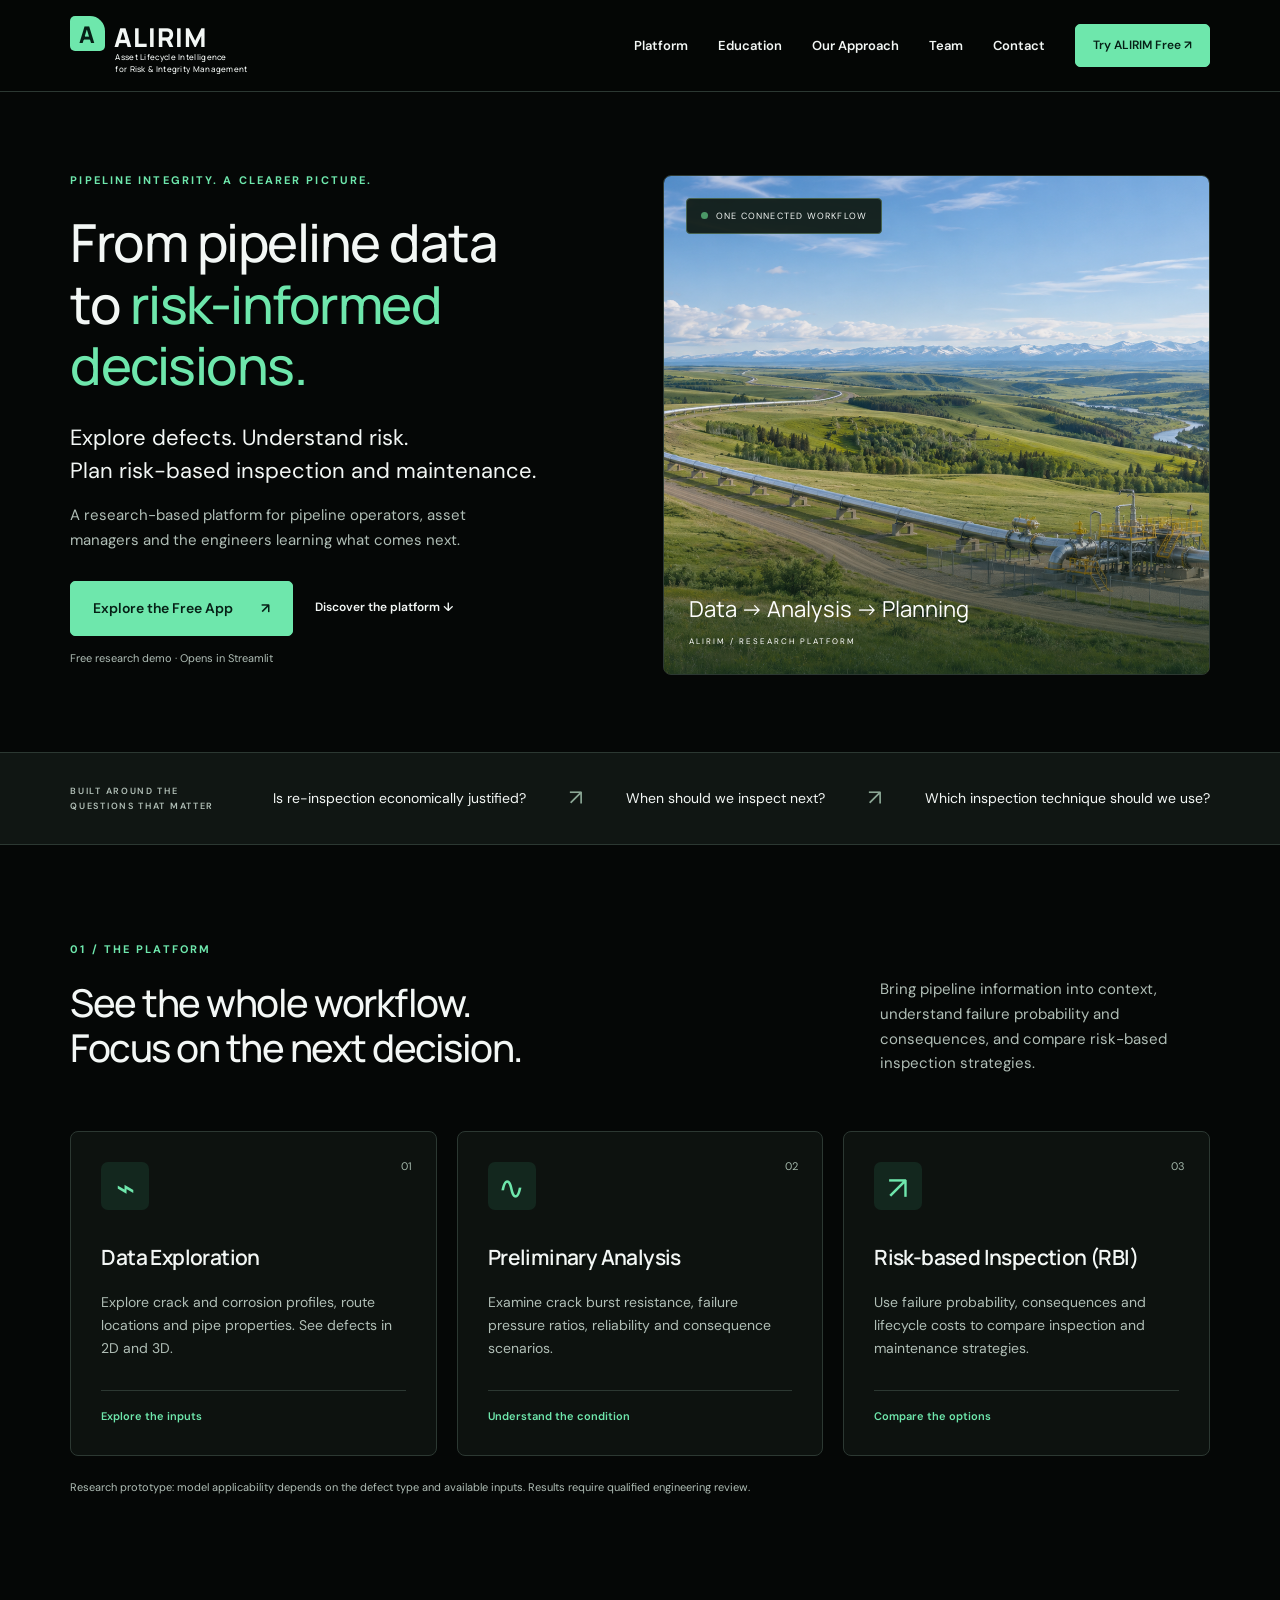
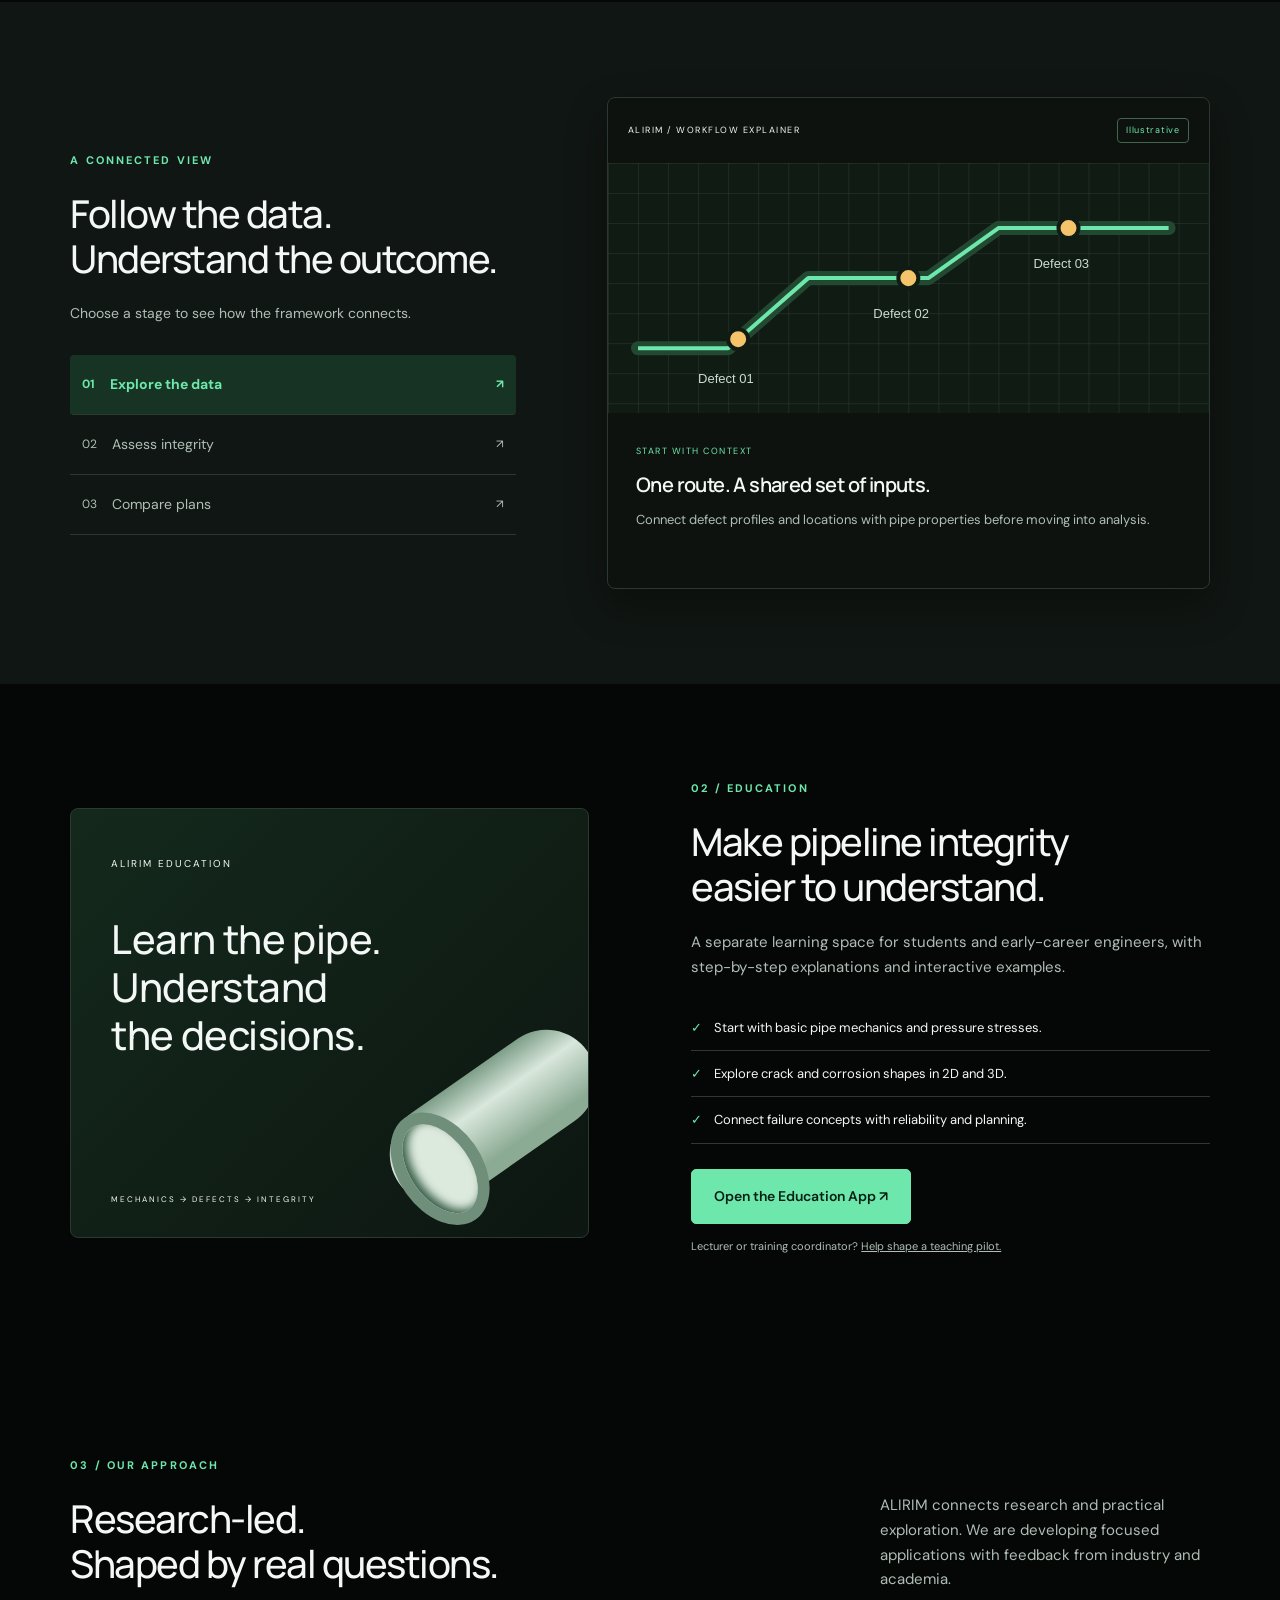
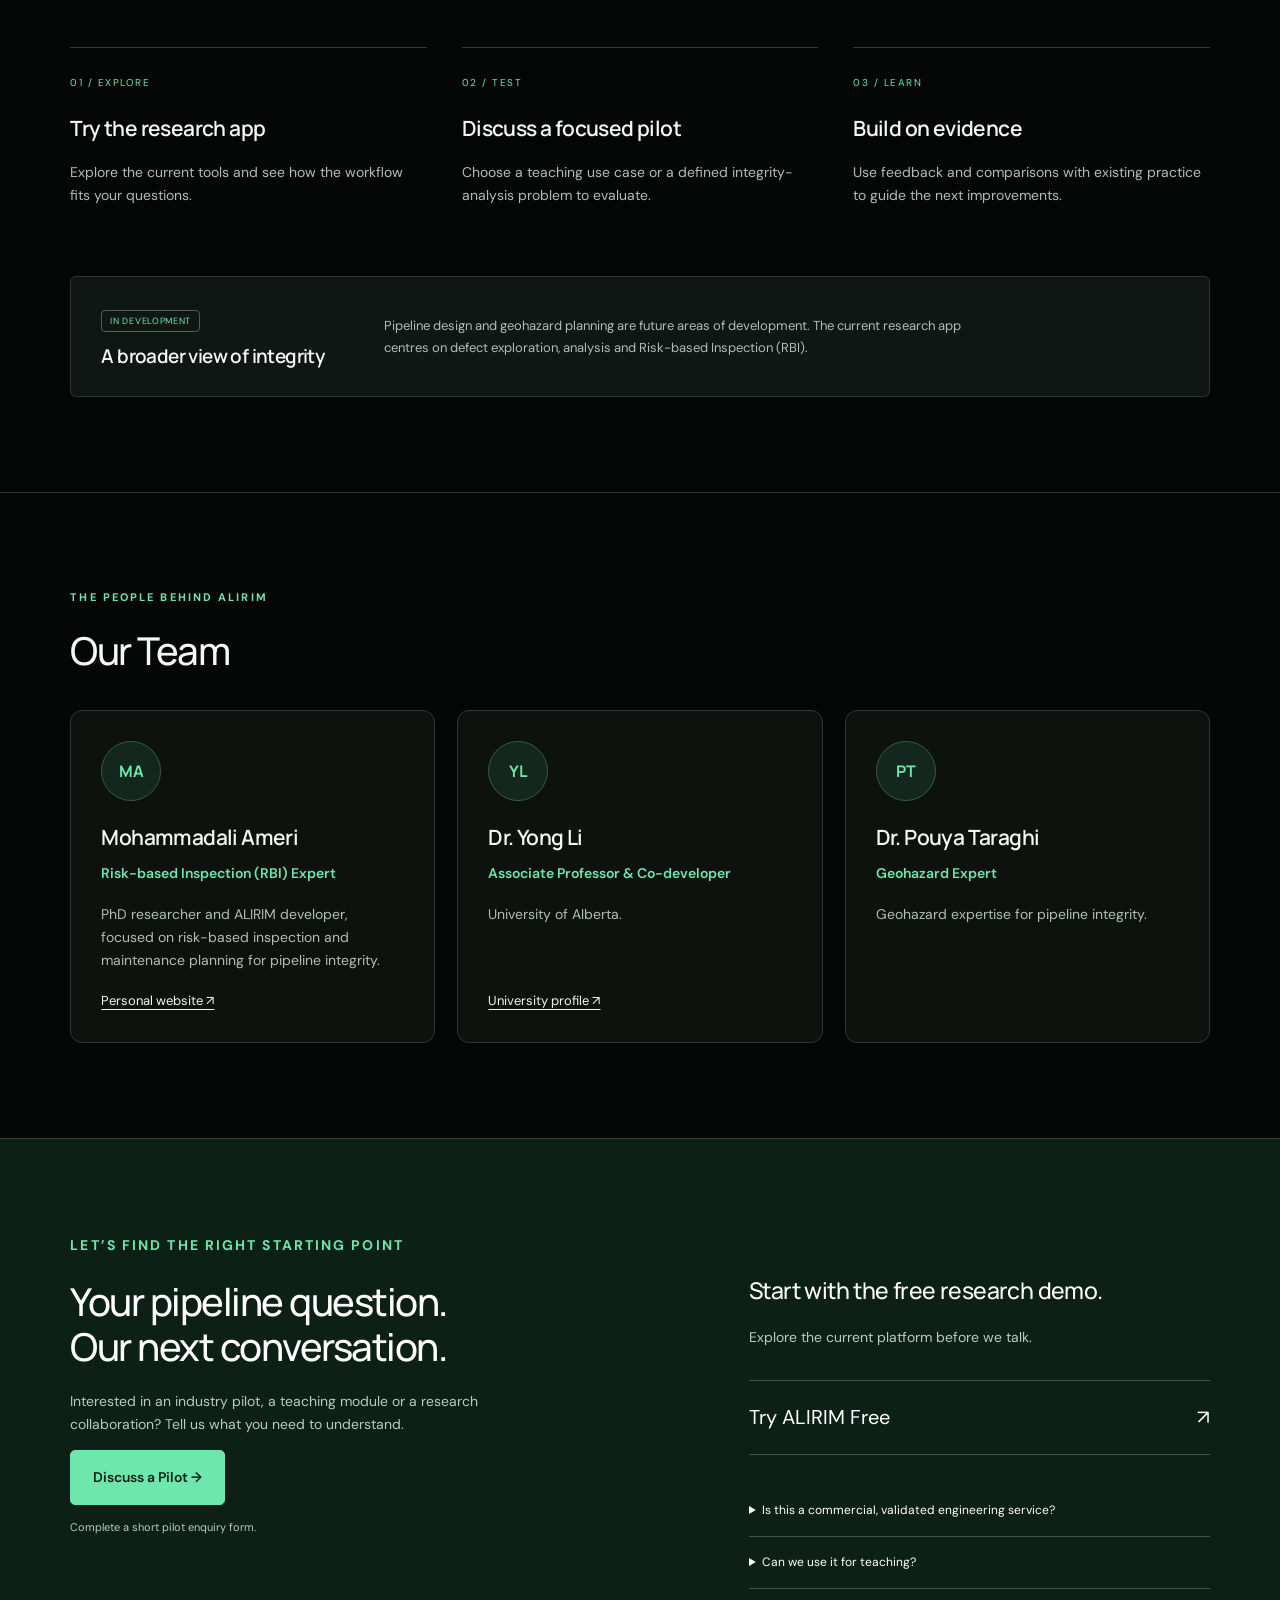
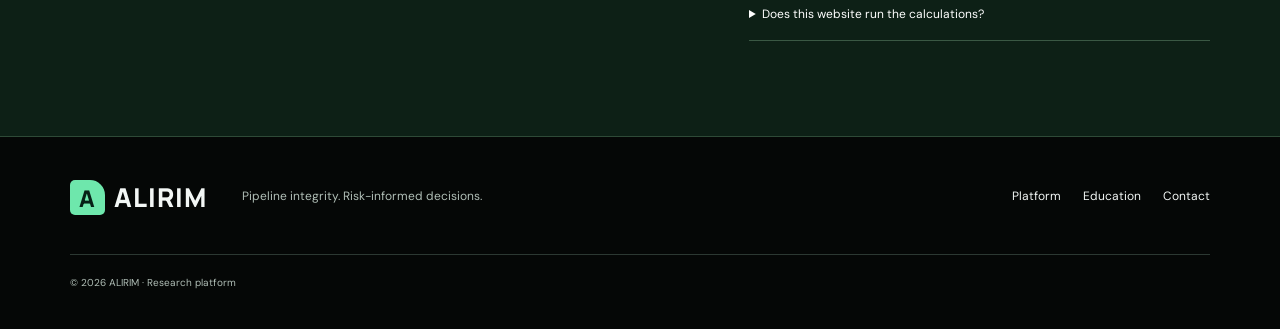
==== index.html @ 07490438 "Introduce ALIRIM team and add Team navigation" ====
<!doctype html>
<!--
  ALIRIM WEBSITE — QUICK EDITING GUIDE

  Find a section using the numbered comments below (01 HOME, 02 PLATFORM, etc.).
  Change words between tags, for example: <h2>Your heading</h2>.
  Keep class, id, data-*, aria-* and script attributes unchanged when editing text.
  Button destinations are in href="...". Picture paths are in src="...".
  <br> starts a new line; <em> styles the highlighted words in the main headline.
  The clickable workflow descriptions are also defined in app.js (const stages).
  Save with Commit changes to main; GitHub Pages publishes automatically.

  SECTION INDEX
  HEADER / NAVIGATION
  01 HOME — main headline and introduction
  02 PLATFORM — Data Exploration, Preliminary Analysis and RBI
  03 WORKFLOW — interactive steps and pipeline illustration
  05 EDUCATION — learning app and benefits
  06 OUR APPROACH — pilots and future modules
  07 CONTACT — email and FAQ
  08 FOOTER — closing text and links
-->
<html lang="en">
  <!-- PAGE SETTINGS: browser-tab title, search description and stylesheet links -->
  <head>
    <meta charset="utf-8">
    <meta name="viewport" content="width=device-width,initial-scale=1">
    <meta name="description" content="ALIRIM brings pipeline data exploration, integrity analysis, risk-based inspection and education into one research platform.">
    <title>ALIRIM — From pipeline data to risk-informed decisions</title>
    <link rel="stylesheet" href="style.css?v=20261105-team">
    <link rel="stylesheet" href="risk-style.css">
  </head>

  <body>
    <!-- HEADER: ALIRIM name and top navigation -->
    <header>
      <a class="brand" href="#home" aria-label="ALIRIM home"><span class="brand-icon">A</span> ALIRIM<span class="brand-small">Asset Lifecycle Intelligence<br>for Risk &amp; Integrity Management</span></a>
      <button class="menu" aria-expanded="false" aria-controls="nav">Menu ☰</button>
      <!-- NAVIGATION: add or rename menu links here; href must match a section id -->
      <nav id="nav">
        <a href="#platform">Platform</a>
        <a href="#education">Education</a>
        <a href="#approach">Our Approach</a>
        <a href="#team">Team</a>
        <a href="#contact">Contact</a>
        <a class="button small" href="https://pipeline-integrity-research.streamlit.app/" target="_blank" rel="noopener">Try ALIRIM Free ↗</a>
      </nav>
    </header>

    <main>
      <!-- 01 — HOME: main headline, introduction and free-app button -->
      <section class="hero" id="home">
        <div class="hero-copy">
          <p class="eyebrow">PIPELINE INTEGRITY. A CLEARER PICTURE.</p>
          <h1>From pipeline data<br>to <em>risk-informed decisions.</em></h1>
          <p class="lead">Explore defects. Understand risk.<br>Plan risk-based inspection and maintenance.</p>
          <p class="intro">A research-based platform for pipeline operators, asset managers and the engineers learning what comes next.</p>
          <div class="actions">
            <a class="button" target="_blank" rel="noopener" href="https://pipeline-integrity-research.streamlit.app/">Explore the Free App <span>↗</span></a>
            <a class="text-link" href="#platform">Discover the platform ↓</a>
          </div>
          <p class="micro">Free research demo · Opens in Streamlit</p>
        </div>
        <div class="hero-visual">
          <img src="assets/pipeline-hero.png" alt="Illustrative pipeline corridor in a green landscape">
          <div class="visual-tag">
            <span class="pulse"></span>
             ONE CONNECTED WORKFLOW
          </div>
          <div class="visual-bottom">
            <span>Data → Analysis → Planning</span>
            <span>ALIRIM / RESEARCH PLATFORM</span>
          </div>
        </div>
      </section>

      <div class="audience">
        <span>BUILT AROUND THE QUESTIONS THAT MATTER</span>
        <p>Is re-inspection economically justified?</p>
        <i>↗</i>
        <p>When should we inspect next?</p>
        <i>↗</i>
        <p>Which inspection technique should we use?</p>
      </div>
      <!-- 02 — PLATFORM: module titles and descriptions -->
      <section id="platform" class="section">
        <div class="section-head">
          <div>
            <p class="eyebrow">01 / THE PLATFORM</p>
            <h2>See the whole workflow.<br>Focus on the next decision.</h2>
          </div>
          <p>Bring pipeline information into context, understand failure probability and consequences, and compare risk-based inspection strategies.</p>
        </div>
        <div class="modules">
          <article>
            <span class="number">01</span>
            <div class="module-icon">
              ⌁
            </div>
            <h3>Data Exploration</h3>
            <p>Explore crack and corrosion profiles, route locations and pipe properties. See defects in 2D and 3D.</p>
            <span class="status">Explore the inputs</span>
          </article>
          <article>
            <span class="number">02</span>
            <div class="module-icon">
              ∿
            </div>
            <h3>Preliminary Analysis</h3>
            <p>Examine crack burst resistance, failure pressure ratios, reliability and consequence scenarios.</p>
            <span class="status">Understand the condition</span>
          </article>
          <article>
            <span class="number">03</span>
            <div class="module-icon">
              ↗
            </div>
            <h3>Risk-based Inspection (RBI)</h3>
            <p>Use failure probability, consequences and lifecycle costs to compare inspection and maintenance strategies.</p>
            <span class="status">Compare the options</span>
          </article>
        </div>
        <p class="scope">Research prototype: model applicability depends on the defect type and available inputs. Results require qualified engineering review.</p>
      </section>

      <!-- 03 — WORKFLOW: clickable steps and illustration -->
      <section class="workflow section">
        <div>
          <p class="eyebrow">A CONNECTED VIEW</p>
          <h2>Follow the data.<br>Understand the outcome.</h2>
          <p>Choose a stage to see how the framework connects.</p>
          <div class="steps" role="tablist" aria-label="Platform workflow">
            <button role="tab" aria-selected="true" id="tab-data" aria-controls="stage" data-stage="data">01 <span>Explore the data</span> ↗</button>
            <button role="tab" aria-selected="false" id="tab-analysis" aria-controls="stage" data-stage="analysis">02 <span>Assess integrity</span> ↗</button>
            <button role="tab" aria-selected="false" id="tab-planning" aria-controls="stage" data-stage="planning">03 <span>Compare plans</span> ↗</button>
          </div>
        </div>
        <div class="preview" id="stage" role="tabpanel" aria-labelledby="tab-data">
          <div class="preview-top">
            <span>ALIRIM / WORKFLOW EXPLAINER</span>
            <span class="pill">Illustrative</span>
          </div>
          <svg viewBox="0 0 600 250" role="img" aria-label="Illustrative pipeline route with three defect locations">
            <defs>
              <pattern id="grid" width="30" height="30" patternUnits="userSpaceOnUse">
                <path d="M30 0H0V30" fill="none" stroke="#dbe6de" stroke-width=".6"/>
              </pattern>
            </defs>
            <rect width="600" height="250" fill="url(#grid)"/>
            <path class="route-under" d="M30 185L120 185L200 115L320 115L390 65L560 65"/>
            <path class="route" d="M30 185L120 185L200 115L320 115L390 65L560 65"/>
            <g class="nodes">
              <circle cx="130" cy="176" r="10"/>
              <circle cx="300" cy="115" r="10"/>
              <circle cx="460" cy="65" r="10"/>
            </g>
            <g fill="#395348" font-size="13" font-family="sans-serif">
              <text x="90" y="220">Defect 01</text>
              <text x="265" y="155">Defect 02</text>
              <text x="425" y="105">Defect 03</text>
            </g>
          </svg>
          <div class="preview-details">
            <span id="stage-kicker">START WITH CONTEXT</span>
            <h3 id="stage-title">One route. A shared set of inputs.</h3>
            <p id="stage-text">Connect defect profiles and locations with pipe properties before moving into analysis.</p>
          </div>
        </div>
      </section>

      <!-- 05 — EDUCATION: description, benefits and education-app link -->
      <section class="education section" id="education">
        <div class="book-art" aria-label="Pipeline learning path illustration">
          <span class="book-top">ALIRIM EDUCATION</span>
          <h3>Learn the pipe.<br>Understand<br>the decisions.</h3>
          <div class="pipe-art">
            <div>
            </div>
          </div>
          <span class="book-bottom">MECHANICS → DEFECTS → INTEGRITY</span>
        </div>
        <div>
          <p class="eyebrow">02 / EDUCATION</p>
          <h2>Make pipeline integrity<br>easier to understand.</h2>
          <p>A separate learning space for students and early-career engineers, with step-by-step explanations and interactive examples.</p>
          <ul class="benefits">
            <li>Start with basic pipe mechanics and pressure stresses.</li>
            <li>Explore crack and corrosion shapes in 2D and 3D.</li>
            <li>Connect failure concepts with reliability and planning.</li>
          </ul>
          <a class="button" href="https://alirim-education.streamlit.app/" target="_blank" rel="noopener">Open the Education App ↗</a>
          <p class="micro">Lecturer or training coordinator? <a href="#contact">Help shape a teaching pilot.</a></p>
        </div>
      </section>

      <!-- 06 — OUR APPROACH: research, pilots and future modules -->
      <section id="approach" class="section">
        <div class="section-head">
          <div>
            <p class="eyebrow">03 / OUR APPROACH</p>
            <h2>Research-led.<br>Shaped by real questions.</h2>
          </div>
          <p>ALIRIM connects research and practical exploration. We are developing focused applications with feedback from industry and academia.</p>
        </div>
        <div class="principles">
          <article>
            <span>01 / EXPLORE</span>
            <h3>Try the research app</h3>
            <p>Explore the current tools and see how the workflow fits your questions.</p>
          </article>
          <article>
            <span>02 / TEST</span>
            <h3>Discuss a focused pilot</h3>
            <p>Choose a teaching use case or a defined integrity-analysis problem to evaluate.</p>
          </article>
          <article>
            <span>03 / LEARN</span>
            <h3>Build on evidence</h3>
            <p>Use feedback and comparisons with existing practice to guide the next improvements.</p>
          </article>
        </div>
        <div class="future">
          <div>
            <span class="pill">IN DEVELOPMENT</span>
            <h3>A broader view of integrity</h3>
          </div>
          <p>Pipeline design and geohazard planning are future areas of development. The current research app centres on defect exploration, analysis and Risk-based Inspection (RBI).</p>
        </div>
      </section>

      <!-- 06 — TEAM: edit names, roles, descriptions and profile links here -->
      <section class="section team-section" id="team" aria-labelledby="team-title">
        <p class="eyebrow">THE PEOPLE BEHIND ALIRIM</p>
        <h2 id="team-title">Our Team</h2>
        <div class="team-grid">
          <article class="team-card">
            <span class="team-initials" aria-hidden="true">MA</span>
            <h3>Mohammadali Ameri</h3>
            <p class="team-role">Risk-based Inspection (RBI) Expert</p>
            <p>PhD researcher and ALIRIM developer, focused on risk-based inspection and maintenance planning for pipeline integrity.</p>
            <a class="team-profile" href="https://aliameri75.github.io/" target="_blank" rel="noopener">Personal website ↗</a>
          </article>
          <article class="team-card">
            <span class="team-initials" aria-hidden="true">YL</span>
            <h3>Dr. Yong Li</h3>
            <p class="team-role">Associate Professor &amp; Co-developer</p>
            <p>University of Alberta.</p>
            <a class="team-profile" href="https://apps.ualberta.ca/directory/person/yong9" target="_blank" rel="noopener">University profile ↗</a>
          </article>
          <article class="team-card">
            <span class="team-initials" aria-hidden="true">PT</span>
            <h3>Dr. Pouya Taraghi</h3>
            <p class="team-role">Geohazard Expert</p>
            <p>Geohazard expertise for pipeline integrity.</p>
          </article>
        </div>
      </section>

      <!-- 07 — CONTACT: email button and frequently asked questions -->
      <section class="contact section" id="contact">
        <div>
          <p class="eyebrow">LET’S FIND THE RIGHT STARTING POINT</p>
          <h2>Your pipeline question.<br>Our next conversation.</h2>
          <p>Interested in an industry pilot, a teaching module or a research collaboration? Tell us what you need to understand.</p>
          <a class="button light" href="pilot.html">Discuss a Pilot →</a>
          <p class="micro">Complete a short pilot enquiry form.</p>
        </div>
        <div class="contact-right">
          <h3>Start with the free research demo.</h3>
          <p>Explore the current platform before we talk.</p>
          <a class="contact-launch" href="https://pipeline-integrity-research.streamlit.app/" target="_blank" rel="noopener">Try ALIRIM Free <span>↗</span></a>
          <details>
            <summary>Is this a commercial, validated engineering service?</summary>
            <p>The current app is a research prototype. It supports exploration and learning; operational decisions need qualified engineering review and appropriate model validation.</p>
          </details>
          <details>
            <summary>Can we use it for teaching?</summary>
            <p>The education app is available to explore. Contact us to discuss a focused teaching pilot and provide feedback.</p>
          </details>
          <details>
            <summary>Does this website run the calculations?</summary>
            <p>No. The buttons open the separate ALIRIM Streamlit apps. Those apps run their own calculations and have their own hosting.</p>
          </details>
        </div>
      </section>

    </main>
    <!-- 08 — FOOTER: closing text, links and copyright -->
    <footer>
      <a class="brand" href="#home"><span class="brand-icon">A</span> ALIRIM</a>
      <p>Pipeline integrity. Risk-informed decisions.</p>
      <div>
        <a href="#platform">Platform</a>
        <a href="#education">Education</a>
        <a href="mailto:amerifar@ualberta.ca">Contact</a>
      </div>
      <small>© <span id="year">2026</span> ALIRIM · Research platform</small>
    </footer>

    <script src="app.js">
    </script>
  </body>
</html>
---- style.css ----
@import url('https://fonts.googleapis.com/css2?family=DM+Sans:wght@400;500;600;700&family=Manrope:wght@400;500;600;700;800&display=swap');
:root{--ink:#17382c;--green:#236c4c;--mint:#eaf2ed;--line:#dce5df;--muted:#65776d;--paper:#fafbf8}*{box-sizing:border-box}html{scroll-behavior:smooth;scroll-padding-top:95px}body{margin:0;background:white;color:var(--ink);font-family:'DM Sans',Arial,sans-serif;line-height:1.65}a{color:inherit;text-decoration:none}button{font:inherit;cursor:pointer}header{height:92px;display:flex;align-items:center;justify-content:space-between;padding:0 5.5%;border-bottom:1px solid var(--line);background:#fffffff5;position:sticky;top:0;z-index:20;backdrop-filter:blur(12px)}.brand{display:flex;align-items:center;font-family:Manrope,Arial,sans-serif;font-size:26px;font-weight:800;letter-spacing:1px;position:relative;gap:9px}.brand-icon{display:grid;place-items:center;width:35px;height:35px;color:white;background:var(--green);border-radius:5px 15px 5px 5px;font-size:23px}.brand-small{font-size:8px;letter-spacing:1.8px;position:absolute;left:45px;top:36px;white-space:nowrap}nav{display:flex;align-items:center;gap:30px;font-size:13px;font-weight:600}.button{display:inline-flex;align-items:center;justify-content:center;gap:28px;padding:15px 22px;background:var(--green);border:1px solid var(--green);border-radius:5px;color:white;font-size:14px;font-weight:600;transition:background .2s,transform .2s}.button:hover{background:#164d35;transform:translateY(-2px)}.button.small{padding:11px 17px;font-size:12px}.menu{display:none}.hero{display:grid;grid-template-columns:1fr 1fr;gap:4%;padding:70px 5.5% 65px;min-height:660px;align-items:center}.eyebrow{font-size:11px;font-weight:700;letter-spacing:2.1px;color:var(--green);margin:0 0 23px}h1,h2,h3{font-family:Manrope,Arial,sans-serif;line-height:1.17;letter-spacing:-1.5px}h1{font-size:clamp(38px,4.1vw,66px);font-weight:500;margin:0 0 25px}h1 em{font-style:normal;color:var(--green)}.lead{font-size:22px;line-height:1.5;margin:0 0 16px}.intro{color:var(--muted);font-size:15px;max-width:450px}.actions{display:flex;align-items:center;gap:22px;margin-top:28px}.text-link{font-size:12px;font-weight:600}.micro{font-size:11px;color:var(--muted);margin-top:13px}.micro a{text-decoration:underline}.hero-visual{height:500px;position:relative;border-radius:8px;overflow:hidden;background:#dfe9e0}.hero-visual>img{width:100%;height:100%;object-fit:cover}.hero-visual:after{content:'';position:absolute;inset:60% 0 0;background:linear-gradient(transparent,#10291fc2)}.visual-tag{position:absolute;top:22px;left:22px;background:white;border-radius:4px;padding:10px 14px;font-size:9px;letter-spacing:1.2px;display:flex;align-items:center;gap:8px}.pulse{width:7px;height:7px;background:#4b9867;border-radius:50%}.visual-bottom{position:absolute;z-index:1;bottom:25px;left:25px;right:25px;display:flex;flex-direction:column;gap:8px;color:white}.visual-bottom span:first-child{font-size:22px;font-family:Manrope,sans-serif}.visual-bottom span:last-child{font-size:8px;letter-spacing:2px}.audience{display:flex;align-items:center;justify-content:space-between;padding:20px 5.5%;background:var(--paper);border-block:1px solid var(--line);gap:20px}.audience>span{max-width:160px;font-size:9px;letter-spacing:1.7px;font-weight:600;color:var(--muted)}.audience p{font-size:14px}.audience i{color:#8ca896;font-size:22px}.section{padding:95px 5.5%}.section-head{display:flex;align-items:flex-end;justify-content:space-between;gap:70px;margin-bottom:40px}.section-head>p{max-width:330px;font-size:15px;color:var(--muted)}h2{font-size:clamp(30px,3vw,45px);font-weight:500;margin:0 0 20px}h3{letter-spacing:-.6px;font-weight:600;font-size:21px}.modules{display:grid;grid-template-columns:repeat(3,1fr);gap:20px}.modules article{border:1px solid var(--line);border-radius:8px;padding:30px;position:relative;transition:box-shadow .2s}.modules article:hover{box-shadow:0 15px 40px #183f3010}.number{position:absolute;right:24px;top:25px;font-size:11px;color:#94a69a}.module-icon{width:48px;height:48px;border-radius:7px;background:var(--mint);display:grid;place-items:center;font-size:32px;color:var(--green);margin-bottom:35px}.modules p,.principles p{font-size:14px;color:var(--muted)}.status{display:block;margin-top:30px;border-top:1px solid var(--line);padding-top:16px;font-size:11px;color:var(--green);font-weight:600}.scope{font-size:11px;color:var(--muted);margin-top:22px}.workflow{background:var(--paper);display:grid;grid-template-columns:.85fr 1.15fr;gap:8%;align-items:center}.workflow>div>p:not(.eyebrow){color:var(--muted);font-size:14px}.steps{display:grid;margin-top:30px}.steps button{display:flex;align-items:center;gap:15px;text-align:left;padding:18px 12px;border:0;border-bottom:1px solid var(--line);background:transparent;color:var(--muted);font-size:12px}.steps button span{flex:1;font-size:14px}.steps button[aria-selected=true]{color:var(--green);background:#e6eee8;border-radius:4px;font-weight:700}.preview{background:white;border:1px solid var(--line);box-shadow:0 16px 40px #1e443009;border-radius:8px;overflow:hidden}.preview-top{padding:20px;display:flex;align-items:center;justify-content:space-between;font-size:9px;letter-spacing:1.5px}.pill{font-size:9px;letter-spacing:.7px;border:1px solid #bed1c3;border-radius:4px;padding:4px 8px;color:var(--green)}.preview svg{width:100%;display:block;background:#f2f6f0}.route-under{fill:none;stroke:#b9d0bb;stroke-width:14;stroke-linejoin:round;stroke-linecap:round}.route{fill:none;stroke:var(--green);stroke-width:4;stroke-linejoin:round}.nodes circle{stroke:white;stroke-width:4;fill:#d5a958}.preview-details{padding:23px 28px}.preview-details>span{font-size:9px;letter-spacing:1.5px;color:var(--green)}.preview-details h3{margin:10px 0;font-size:20px}.preview-details p{font-size:13px;color:var(--muted);min-height:43px}.education{display:grid;grid-template-columns:1fr 1fr;gap:9%;align-items:center}.education>div>p:not(.eyebrow):not(.micro){color:var(--muted);font-size:15px}.book-art{background:#e8f0e9;border-radius:8px;min-height:430px;padding:40px;position:relative;overflow:hidden}.book-top,.book-bottom{font-size:10px;letter-spacing:2px}.book-art h3{font-size:40px;font-weight:500;line-height:1.2;position:relative;z-index:2}.book-bottom{position:absolute;bottom:30px;left:40px;font-size:8px}.pipe-art{position:absolute;right:-20px;bottom:70px;width:230px;height:100px;background:linear-gradient(#7d9e88,#d9e7dc 35%,#8cab95 85%);transform:rotate(-35deg);border-radius:50px}.pipe-art:before{content:'';position:absolute;left:0;width:60px;height:100px;background:#dceadd;border:12px solid #708f7a;border-radius:50%;box-shadow:inset 6px 0 10px #365c46}.benefits{padding:0;list-style:none;margin:25px 0}.benefits li{font-size:13px;border-bottom:1px solid var(--line);padding:12px 0}.benefits li:before{content:'✓';color:var(--green);margin-right:12px}.principles{display:grid;grid-template-columns:repeat(3,1fr);gap:35px}.principles article{border-top:1px solid var(--line);padding-top:20px}.principles span{font-size:10px;color:var(--green);letter-spacing:1.5px}.future{margin-top:55px;border-radius:6px;background:var(--paper);border:1px solid var(--line);padding:25px 30px;display:flex;align-items:center;gap:60px}.future h3{margin:12px 0 0;font-size:19px}.future p{color:var(--muted);font-size:13px;max-width:600px}.contact{background:#173d2e;color:#fff;display:grid;grid-template-columns:1fr .85fr;gap:12%}.contact .eyebrow{color:#a4cab0}.contact p{color:#bdd0c3;font-size:14px;max-width:450px}.button.light{background:#edf4ee;color:#173d2e;border-color:#edf4ee}.contact .micro{font-size:11px}.contact-right{padding-top:20px}.contact-right h3{font-size:23px;font-weight:500}.contact-launch{display:flex;justify-content:space-between;border-block:1px solid #557461;padding:20px 0;font-size:20px;margin:30px 0}.contact details{border-bottom:1px solid #557461;padding:16px 0;font-size:12px}.contact summary{cursor:pointer;line-height:1.6}.contact details p{font-size:12px}footer{padding:38px 5.5%;display:flex;gap:35px;align-items:center;flex-wrap:wrap}footer p{font-size:12px;color:var(--muted);flex:1}footer>div{display:flex;gap:22px;font-size:12px}footer small{width:100%;font-size:10px;color:var(--muted);border-top:1px solid var(--line);padding-top:20px}:focus-visible{outline:3px solid #ad9238;outline-offset:5px}@media(min-width:1600px){main,header,footer{max-width:1600px;margin:auto}}@media(max-width:900px){nav{gap:16px}.hero{gap:25px;padding-top:45px}.hero-visual{height:460px}.actions{align-items:flex-start;flex-direction:column;gap:15px}.section{padding-block:65px}.modules article{padding:22px}.section-head{gap:35px}.workflow{gap:35px}.education{gap:40px}.contact{gap:50px}.audience{gap:10px}.audience p{font-size:11px}}@media(max-width:650px){header{height:76px}.brand{font-size:22px}.brand-small{font-size:6px;top:32px}.menu{display:block;border:1px solid var(--line);background:white;border-radius:4px;font-size:12px;padding:8px 12px}nav{display:none;position:absolute;top:76px;left:0;right:0;background:white;border-bottom:1px solid var(--line);padding:25px 6%;flex-direction:column;align-items:stretch}nav.open{display:flex}.hero{grid-template-columns:1fr;padding-top:42px;padding-bottom:35px}.hero h1{font-size:42px}.lead{font-size:20px}.actions{flex-direction:row;align-items:center;flex-wrap:wrap}.hero-visual{height:320px;margin-top:15px}.audience{display:grid;grid-template-columns:1fr 1fr;padding-block:22px}.audience>span{max-width:100%;grid-column:1/-1}.audience i{display:none}.audience p{margin:3px 0;font-size:12px}.section-head{display:block}.section-head>p{max-width:none}.modules,.workflow,.education,.contact,.principles{grid-template-columns:1fr}.modules{gap:16px}.modules article{padding:25px}.module-icon{margin-bottom:20px}.status{margin-top:20px}.section{padding-block:55px}.book-art{min-height:360px}.education{gap:30px}.future{display:block;padding:25px}.future p{margin-top:20px}.contact{gap:15px}.contact h2{font-size:35px}footer{gap:15px}footer p{flex-basis:100%}footer>div{margin-left:auto}.preview-details p{min-height:64px}}@media(prefers-reduced-motion:reduce){html{scroll-behavior:auto}*{transition:none!important}}

/* BLACK THEME — edit these colours to update the entire website. */
:root{color-scheme:dark;--ink:#f3f7f5;--green:#6ee7ac;--mint:#13271e;--line:#2c3832;--muted:#b0beb6;--paper:#101613}
body{background:#050706}
header{background:#050706f2}
.brand-icon,.button{background:var(--green);color:#062016}
.button:hover{background:#95f0c2;color:#062016}
.hero-visual{background:#17221b;border:1px solid var(--line)}
.visual-tag{background:#101a14ed;color:var(--ink);border:1px solid #45614e}
.modules article{background:#0d120f}
.modules article:hover{border-color:#4e8d6a;box-shadow:0 12px 35px #0006}
.number{color:#a2b6a9}
.steps button[aria-selected=true]{background:#173323}
.preview{background:#0d120f;box-shadow:0 16px 40px #0005}
.preview svg{background:#101b14}
.preview svg pattern path{stroke:#3c5143}
.preview svg g[fill]{fill:#ccdcd1}
.route-under{stroke:#234831}
.nodes circle{stroke:#101b14;fill:#f4c46a}
.pill{border-color:#42664e}
.book-art{background:linear-gradient(135deg,#14291c,#0d1611);border:1px solid var(--line)}
.contact{background:#0d2016;border-block:1px solid #2e4a37}
.contact .eyebrow{color:var(--green)}
.contact p{color:#b8cbbf}
.button.light{background:var(--green);border-color:var(--green);color:#062016}
.contact-launch,.contact details{border-color:#3a5844}
.menu{background:#101613;color:var(--ink)}
:focus-visible{outline-color:#f4c46a}
::selection{background:#6ee7ac;color:#062016}
@media(max-width:650px){nav{background:#0d120f}}

/* TEAM — three responsive profile cards. */
.team-section{border-top:1px solid var(--line)}
.team-grid{display:grid;grid-template-columns:repeat(3,minmax(0,1fr));gap:22px;margin-top:36px}
.team-card{display:flex;flex-direction:column;align-items:flex-start;background:#0d120f;border:1px solid var(--line);border-radius:12px;padding:30px}
.team-initials{display:grid;place-items:center;width:60px;height:60px;background:var(--mint);color:var(--green);border:1px solid #345b43;border-radius:50%;font-family:Manrope,Arial,sans-serif;font-weight:700;margin-bottom:12px}
.team-card h3{margin:12px 0}
.team-card p{color:var(--muted);font-size:14px;margin:0 0 18px}
.team-card .team-role{color:var(--green);font-weight:600}
.team-profile{margin-top:auto;color:var(--ink);font-size:13px;text-decoration:underline;text-underline-offset:4px}
@media(min-width:651px) and (max-width:1100px){header{padding-inline:3%;gap:15px}nav{gap:12px;font-size:12px}nav .button.small{padding:10px}}
@media(max-width:800px){.team-grid{grid-template-columns:1fr}.team-card{padding:25px}}
---- risk-style.css ----
/* Full ALIRIM name and risk illustration. */
header .brand{min-height:62px;align-items:flex-start;padding-top:1px;min-width:240px}
header .brand-small{top:36px;left:45px;font-size:8px;line-height:1.5;letter-spacing:.3px;white-space:normal;text-transform:none;font-weight:500}
.risk-section{background:#f7faf7;border-block:1px solid #dce5df}
.risk-figure{margin:0;background:white;border:1px solid #dce5df;border-radius:12px;overflow:hidden}
.risk-figure img{width:100%;height:auto;display:block}
.risk-figure figcaption{padding:12px 24px 20px;font-size:11px;color:#65776d}
@media(max-width:900px){header .brand{min-width:215px}nav{gap:12px}}
@media(max-width:650px){header .brand{min-height:56px;min-width:220px}header .brand-small{top:32px;font-size:8px}.risk-figure{overflow-x:auto}.risk-figure img{min-width:600px}.risk-figure figcaption{min-width:280px}}
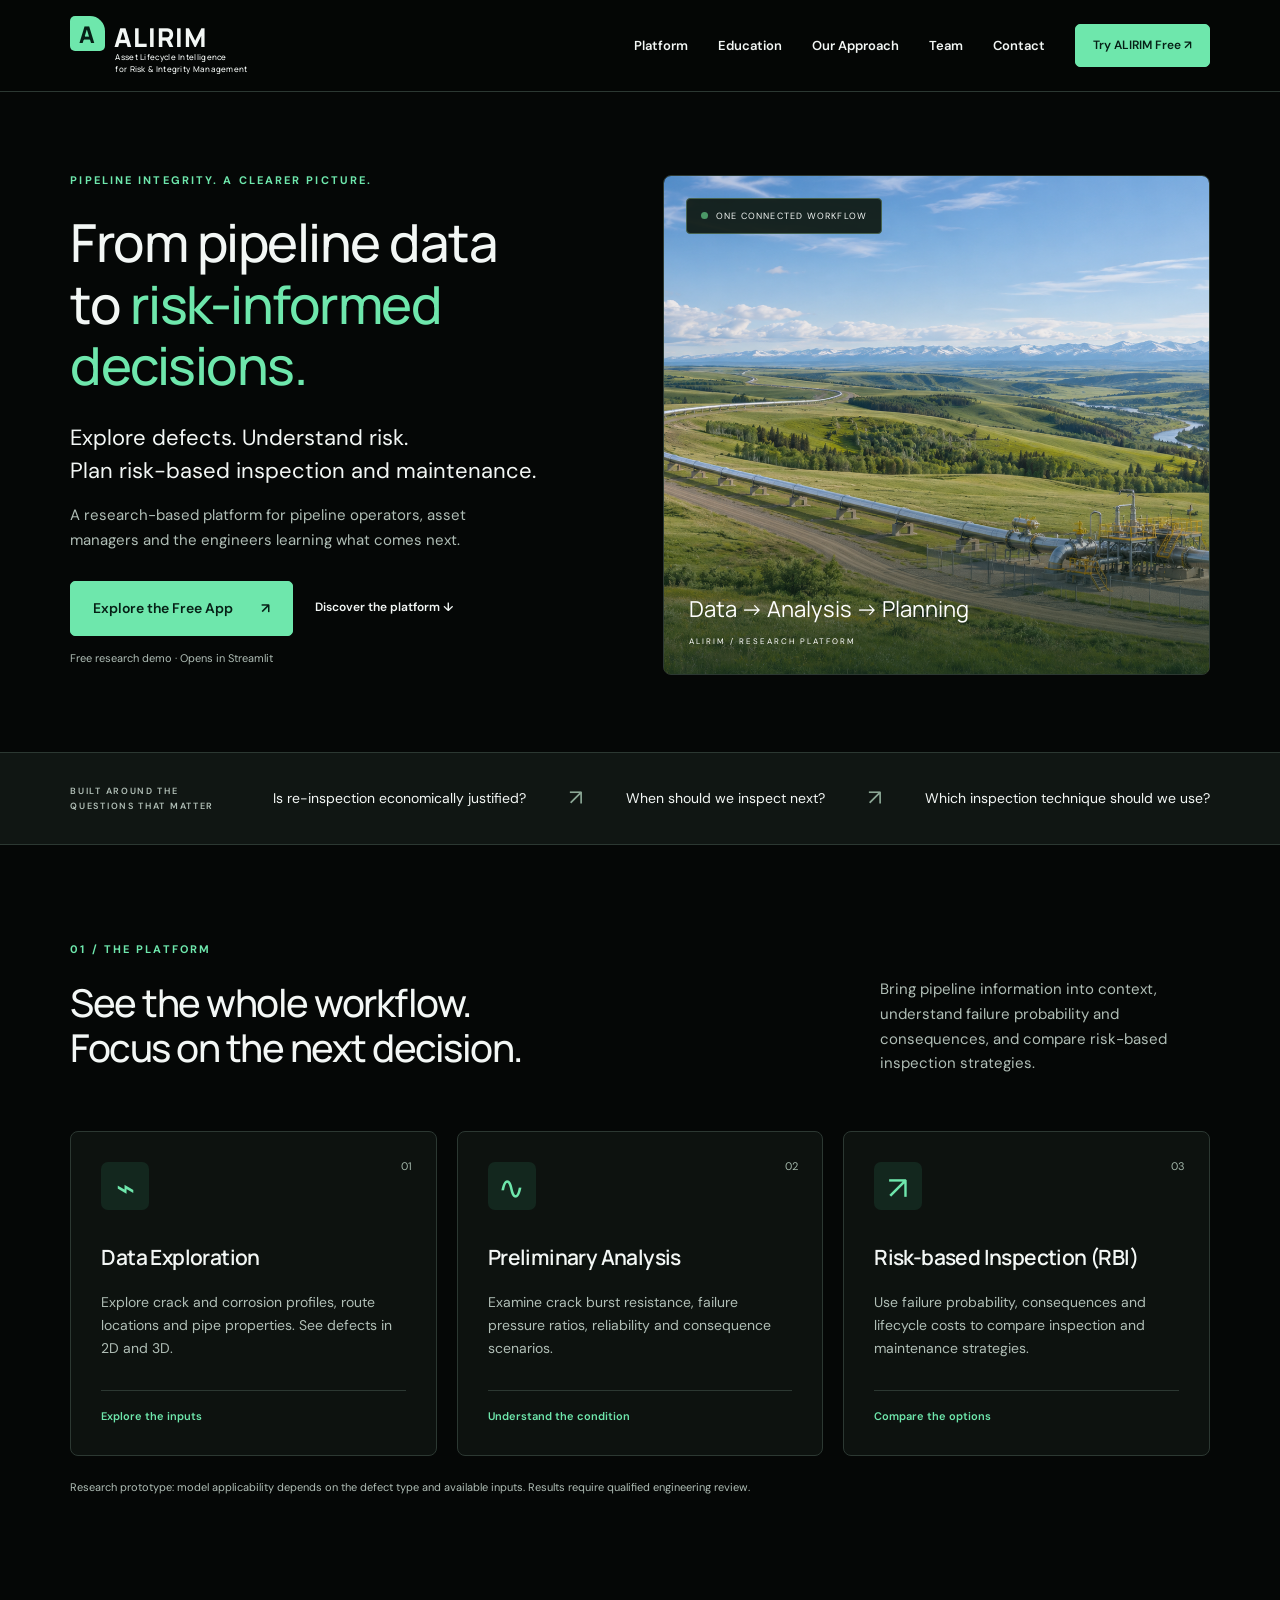
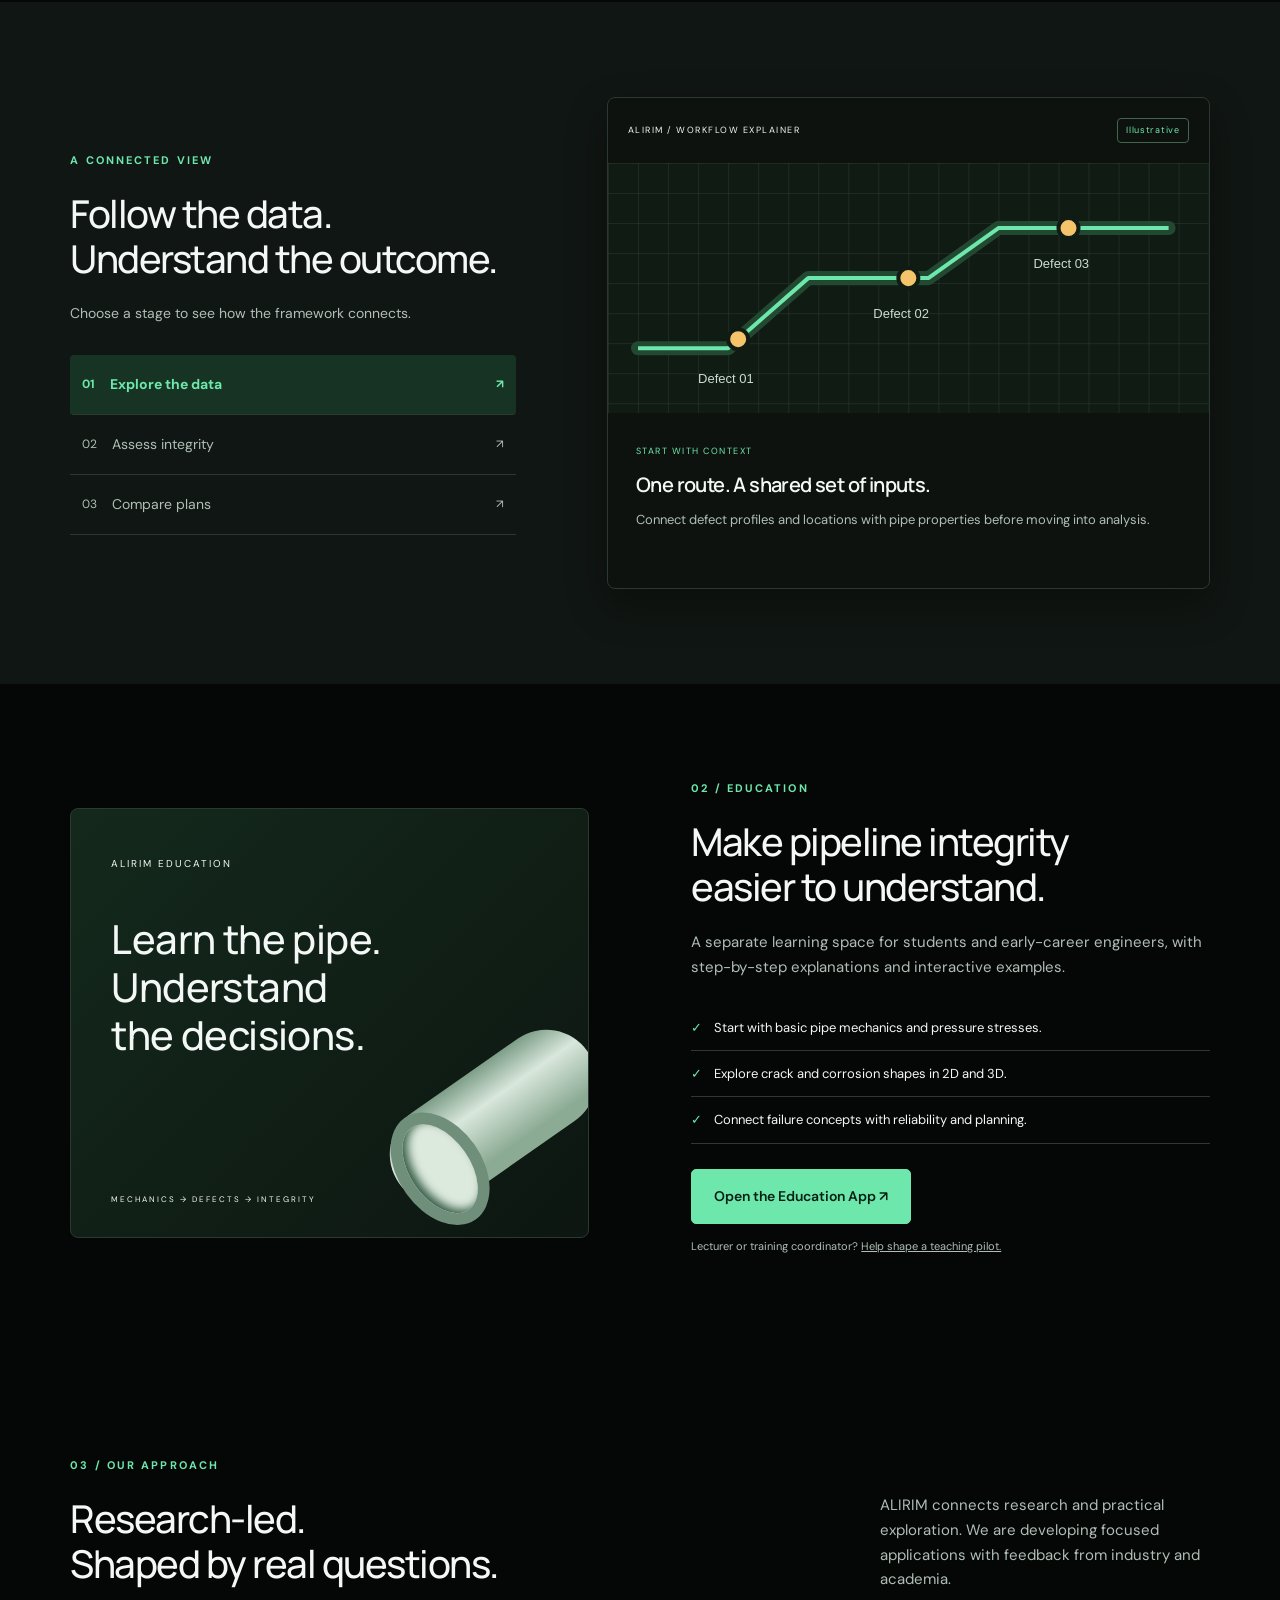
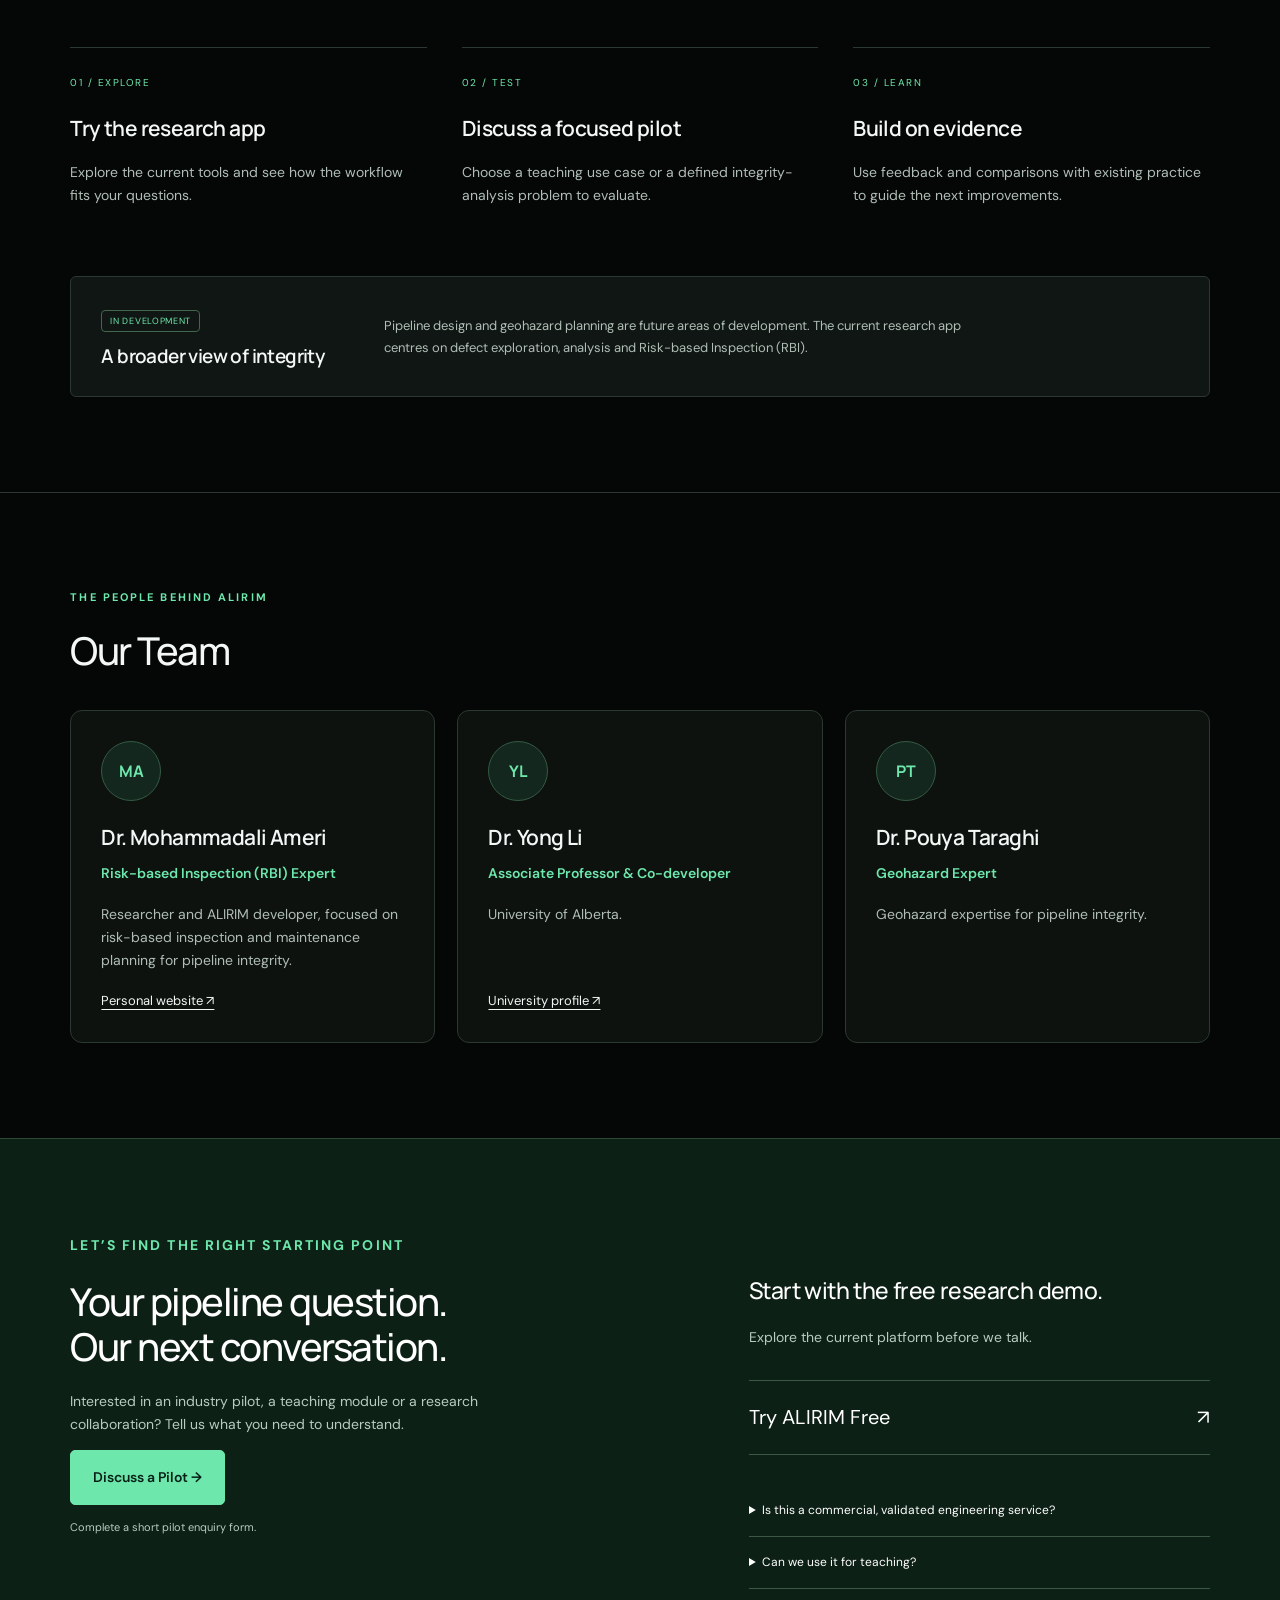
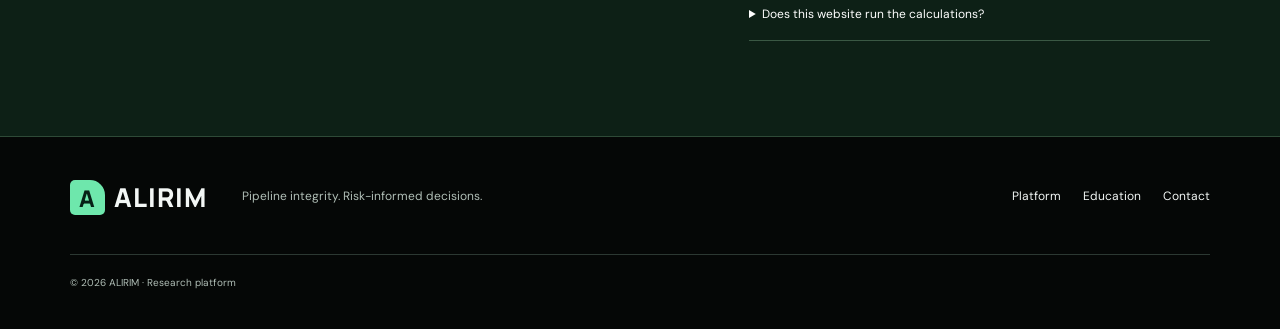
==== commit daa431e2: "Add Dr title to Mohammadali team profile" ====
--- a/index.html
+++ b/index.html
@@ -235,9 +235,9 @@
         <div class="team-grid">
           <article class="team-card">
             <span class="team-initials" aria-hidden="true">MA</span>
-            <h3>Mohammadali Ameri</h3>
+            <h3>Dr. Mohammadali Ameri</h3>
             <p class="team-role">Risk-based Inspection (RBI) Expert</p>
-            <p>PhD researcher and ALIRIM developer, focused on risk-based inspection and maintenance planning for pipeline integrity.</p>
+            <p>Researcher and ALIRIM developer, focused on risk-based inspection and maintenance planning for pipeline integrity.</p>
             <a class="team-profile" href="https://aliameri75.github.io/" target="_blank" rel="noopener">Personal website ↗</a>
           </article>
           <article class="team-card">
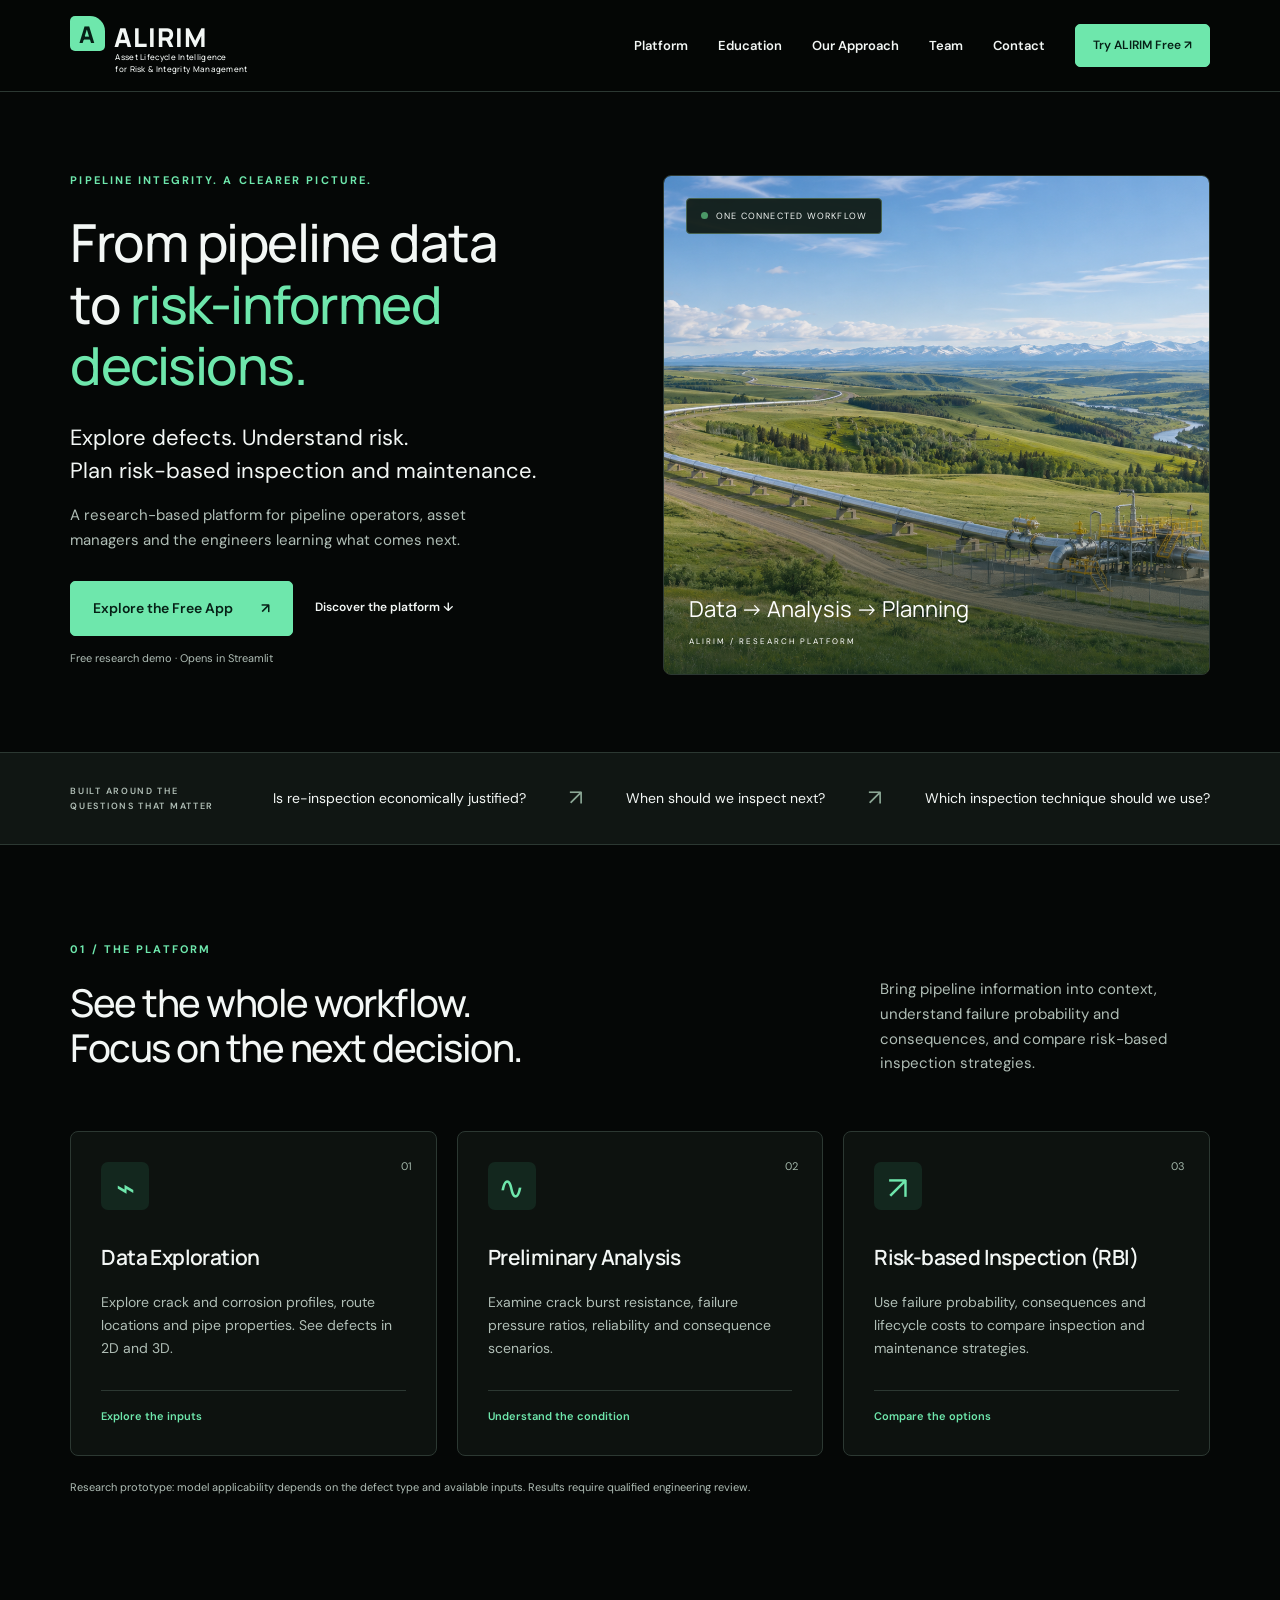
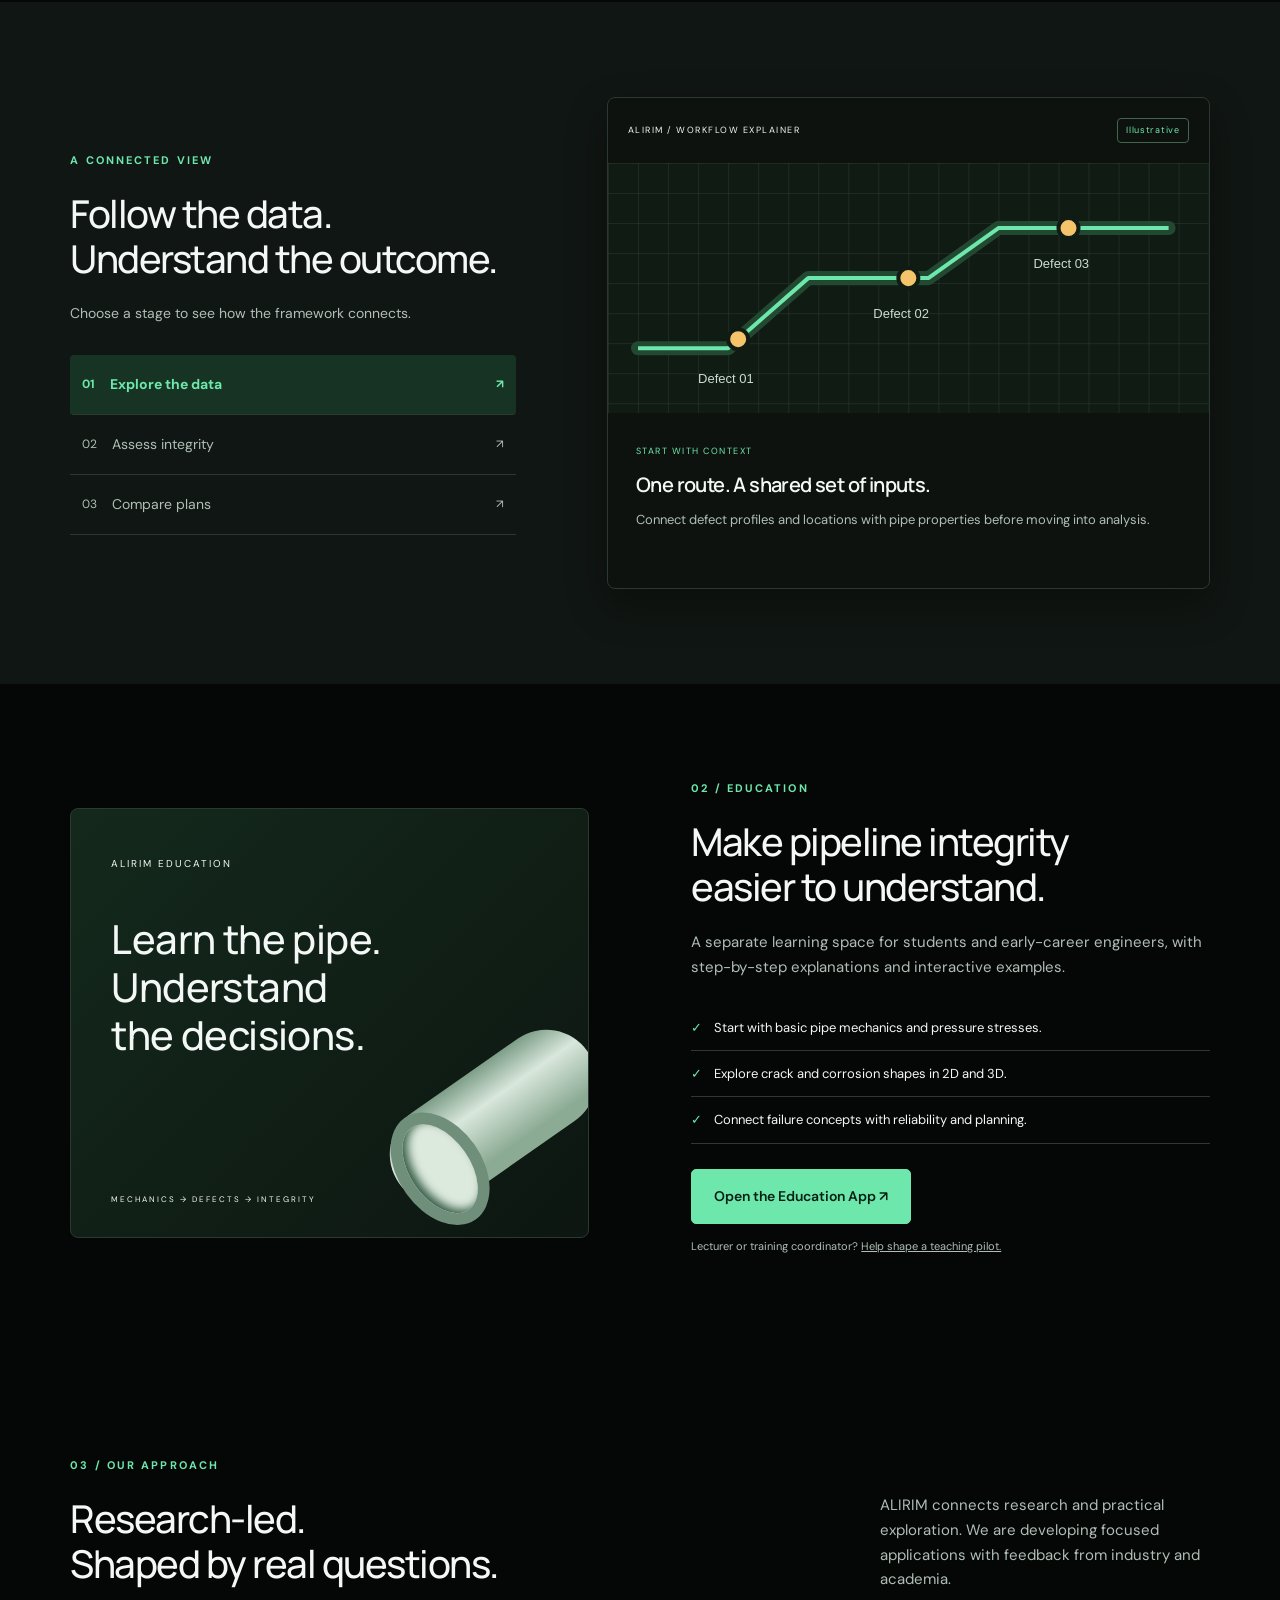
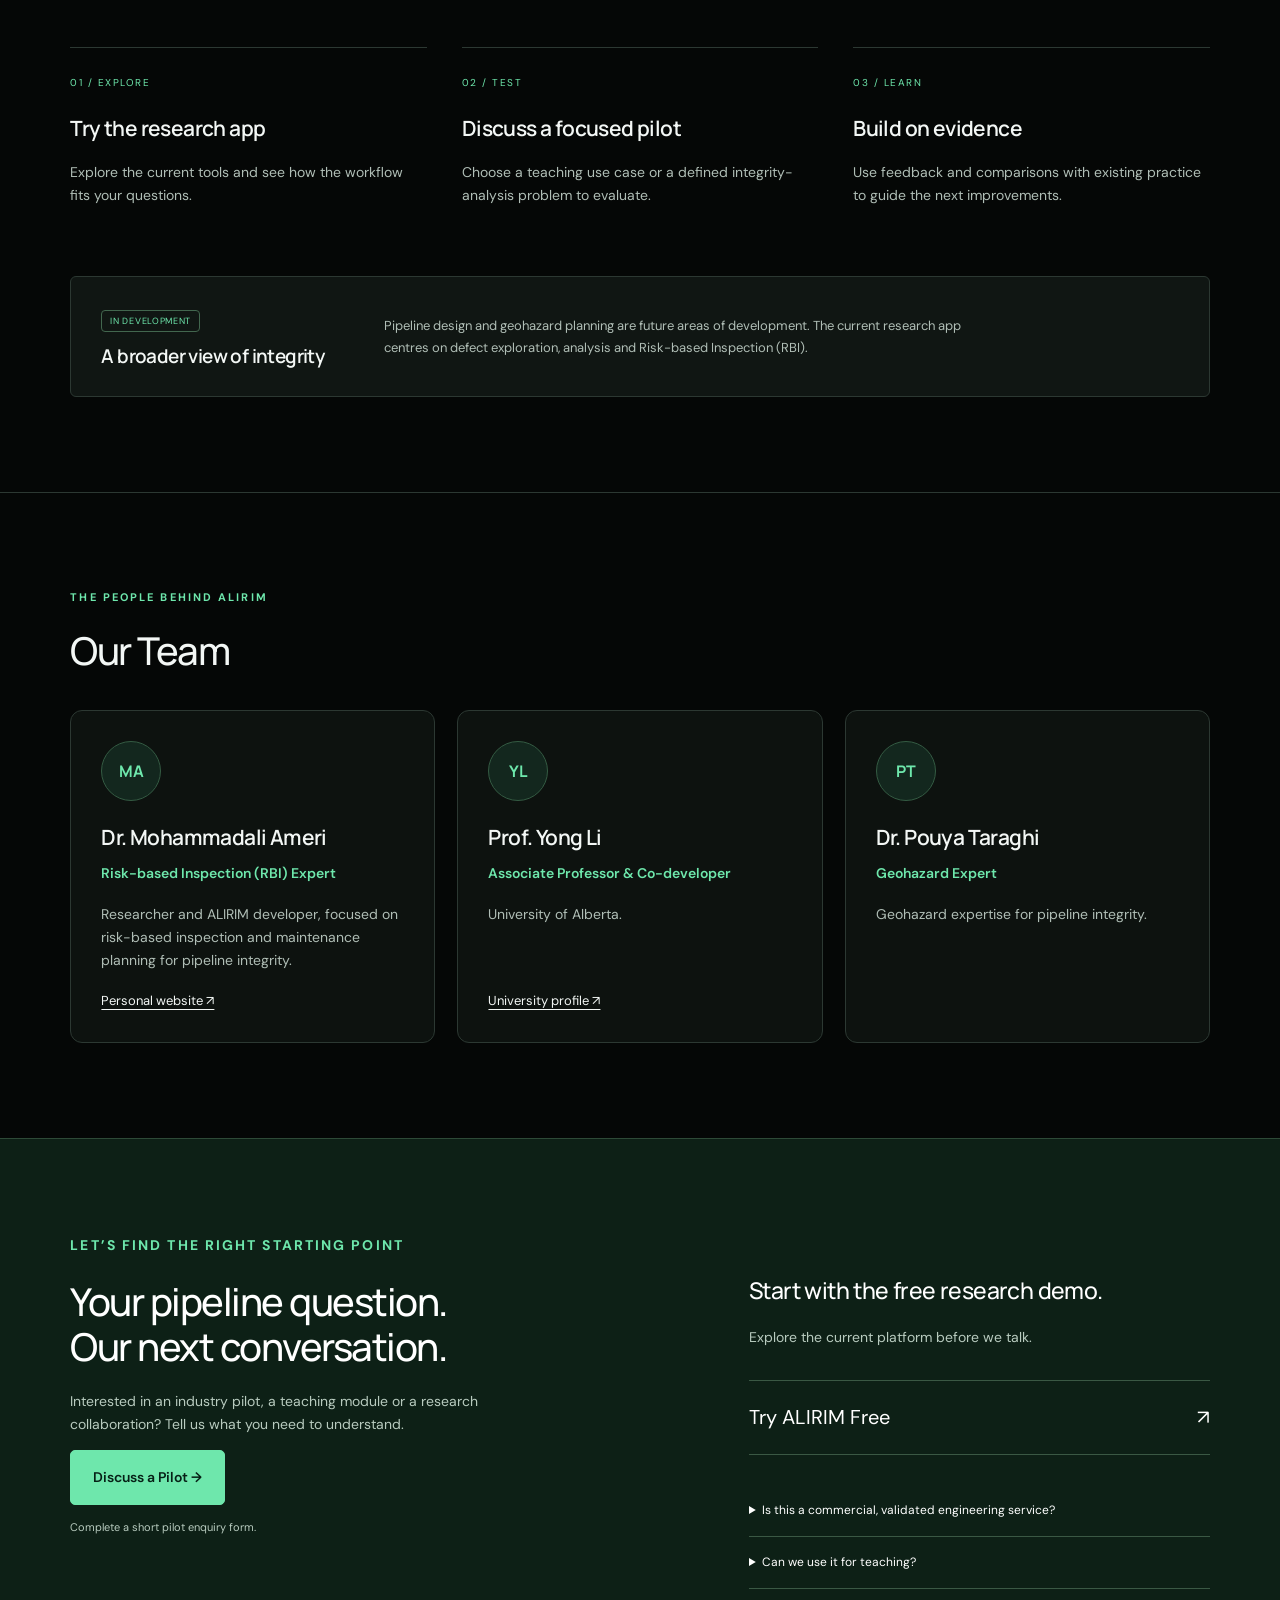
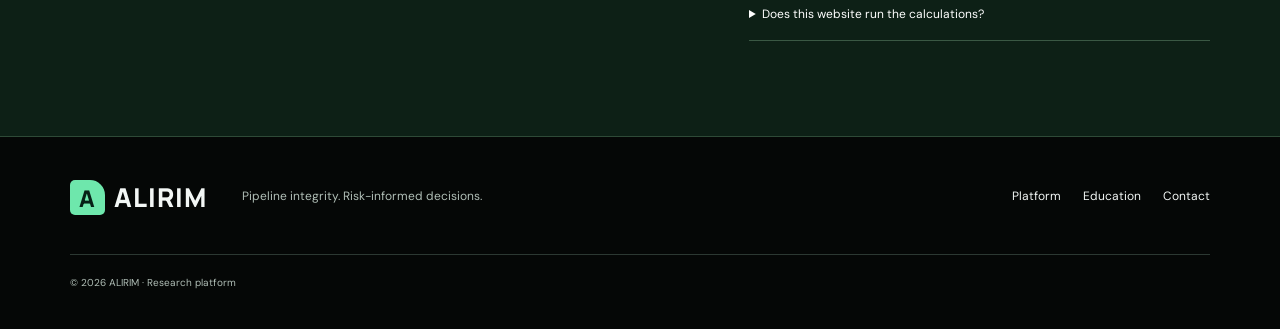
==== commit 12f0f7c7: "Use Prof title for Yong Li in team section" ====
--- a/index.html
+++ b/index.html
@@ -242,7 +242,7 @@
           </article>
           <article class="team-card">
             <span class="team-initials" aria-hidden="true">YL</span>
-            <h3>Dr. Yong Li</h3>
+            <h3>Prof. Yong Li</h3>
             <p class="team-role">Associate Professor &amp; Co-developer</p>
             <p>University of Alberta.</p>
             <a class="team-profile" href="https://apps.ualberta.ca/directory/person/yong9" target="_blank" rel="noopener">University profile ↗</a>
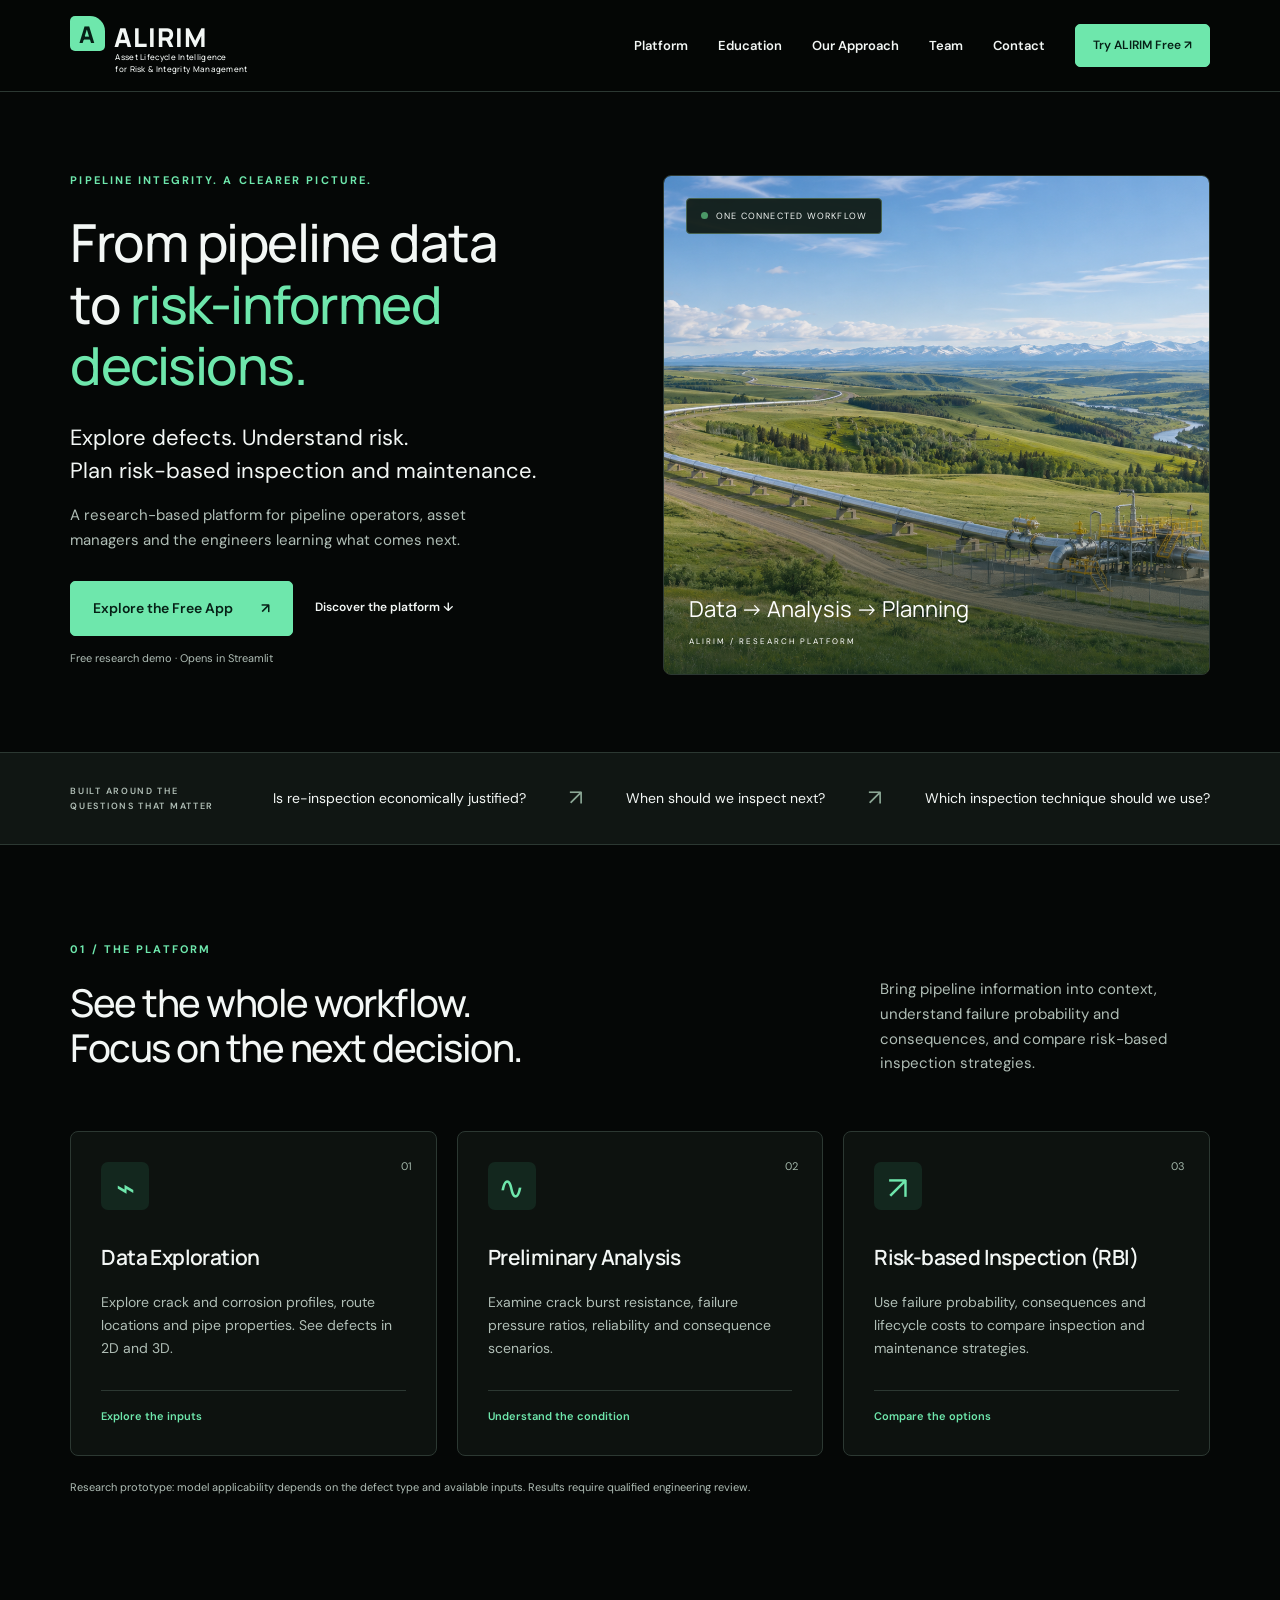
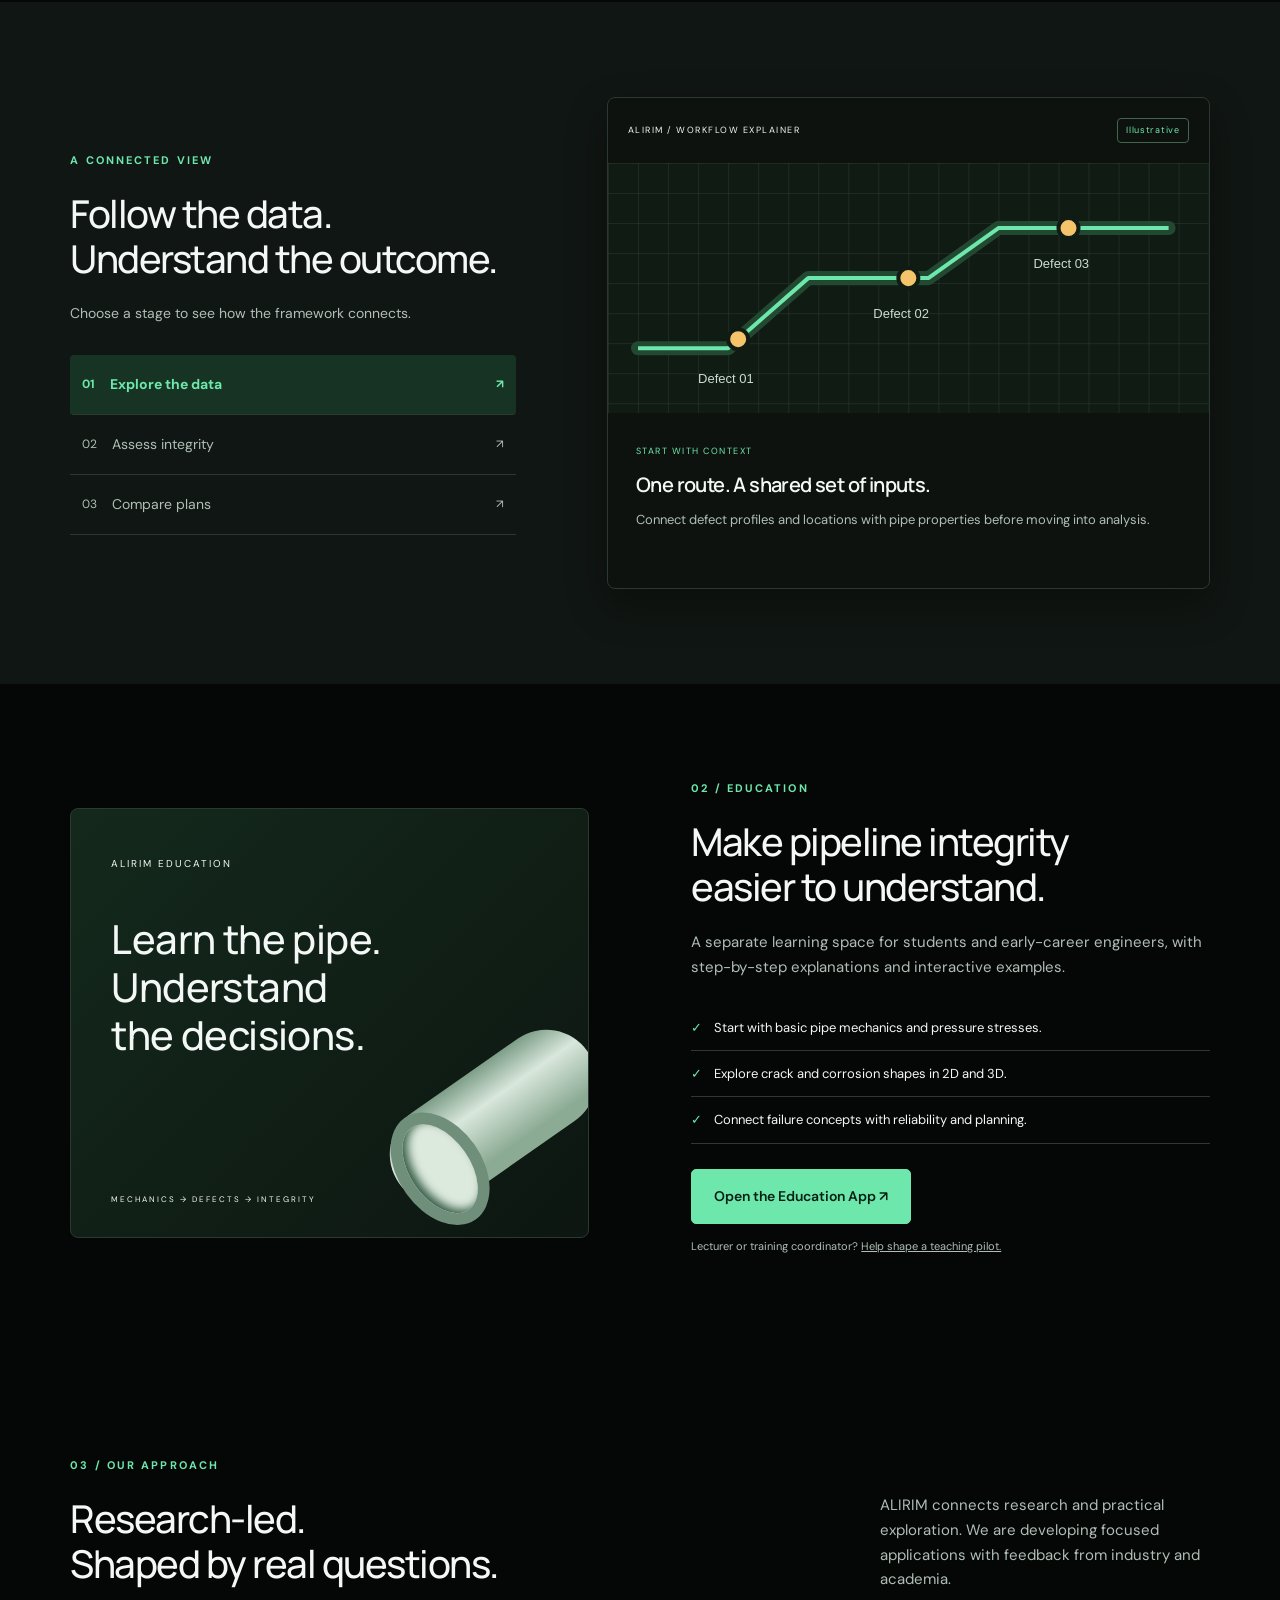
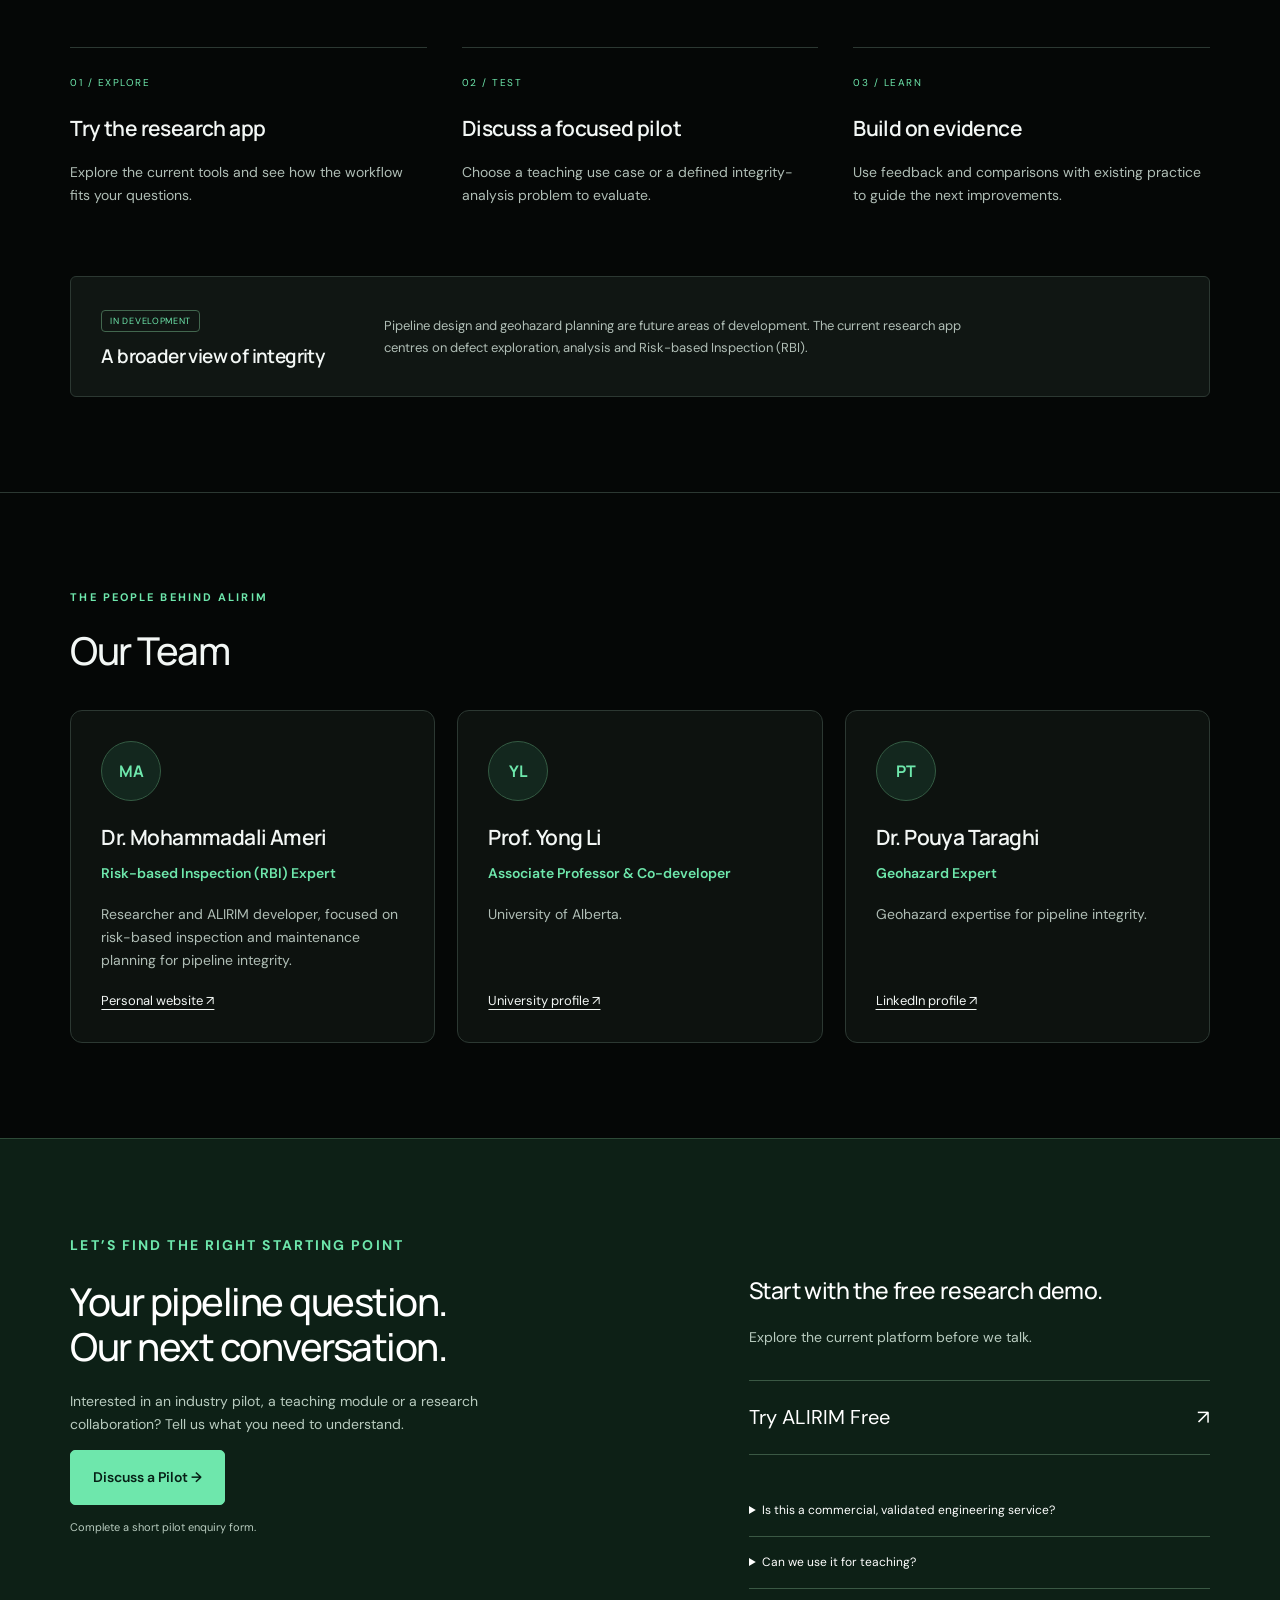
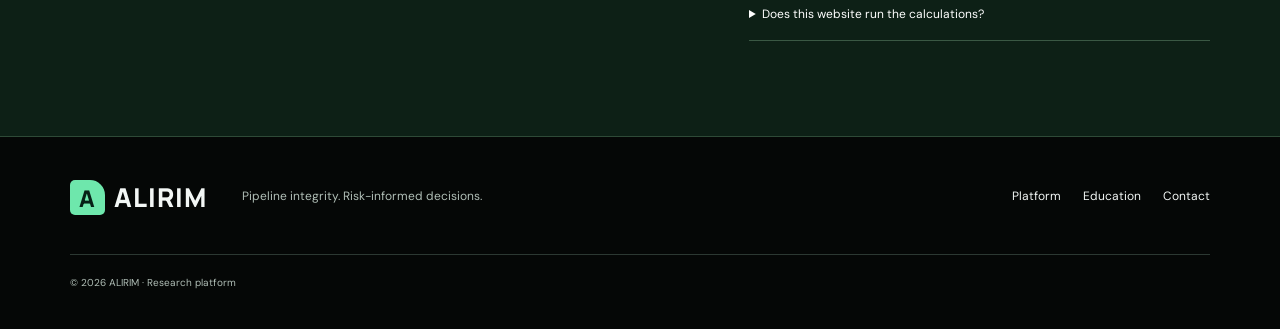
==== commit c408f3a7: "Link Pouya Taraghi LinkedIn profile from team card" ====
--- a/index.html
+++ b/index.html
@@ -252,6 +252,7 @@
             <h3>Dr. Pouya Taraghi</h3>
             <p class="team-role">Geohazard Expert</p>
             <p>Geohazard expertise for pipeline integrity.</p>
+            <a class="team-profile" href="https://ca.linkedin.com/in/pouya-taraghi-ph-d-e-i-t-094511137" target="_blank" rel="noopener">LinkedIn profile ↗</a>
           </article>
         </div>
       </section>
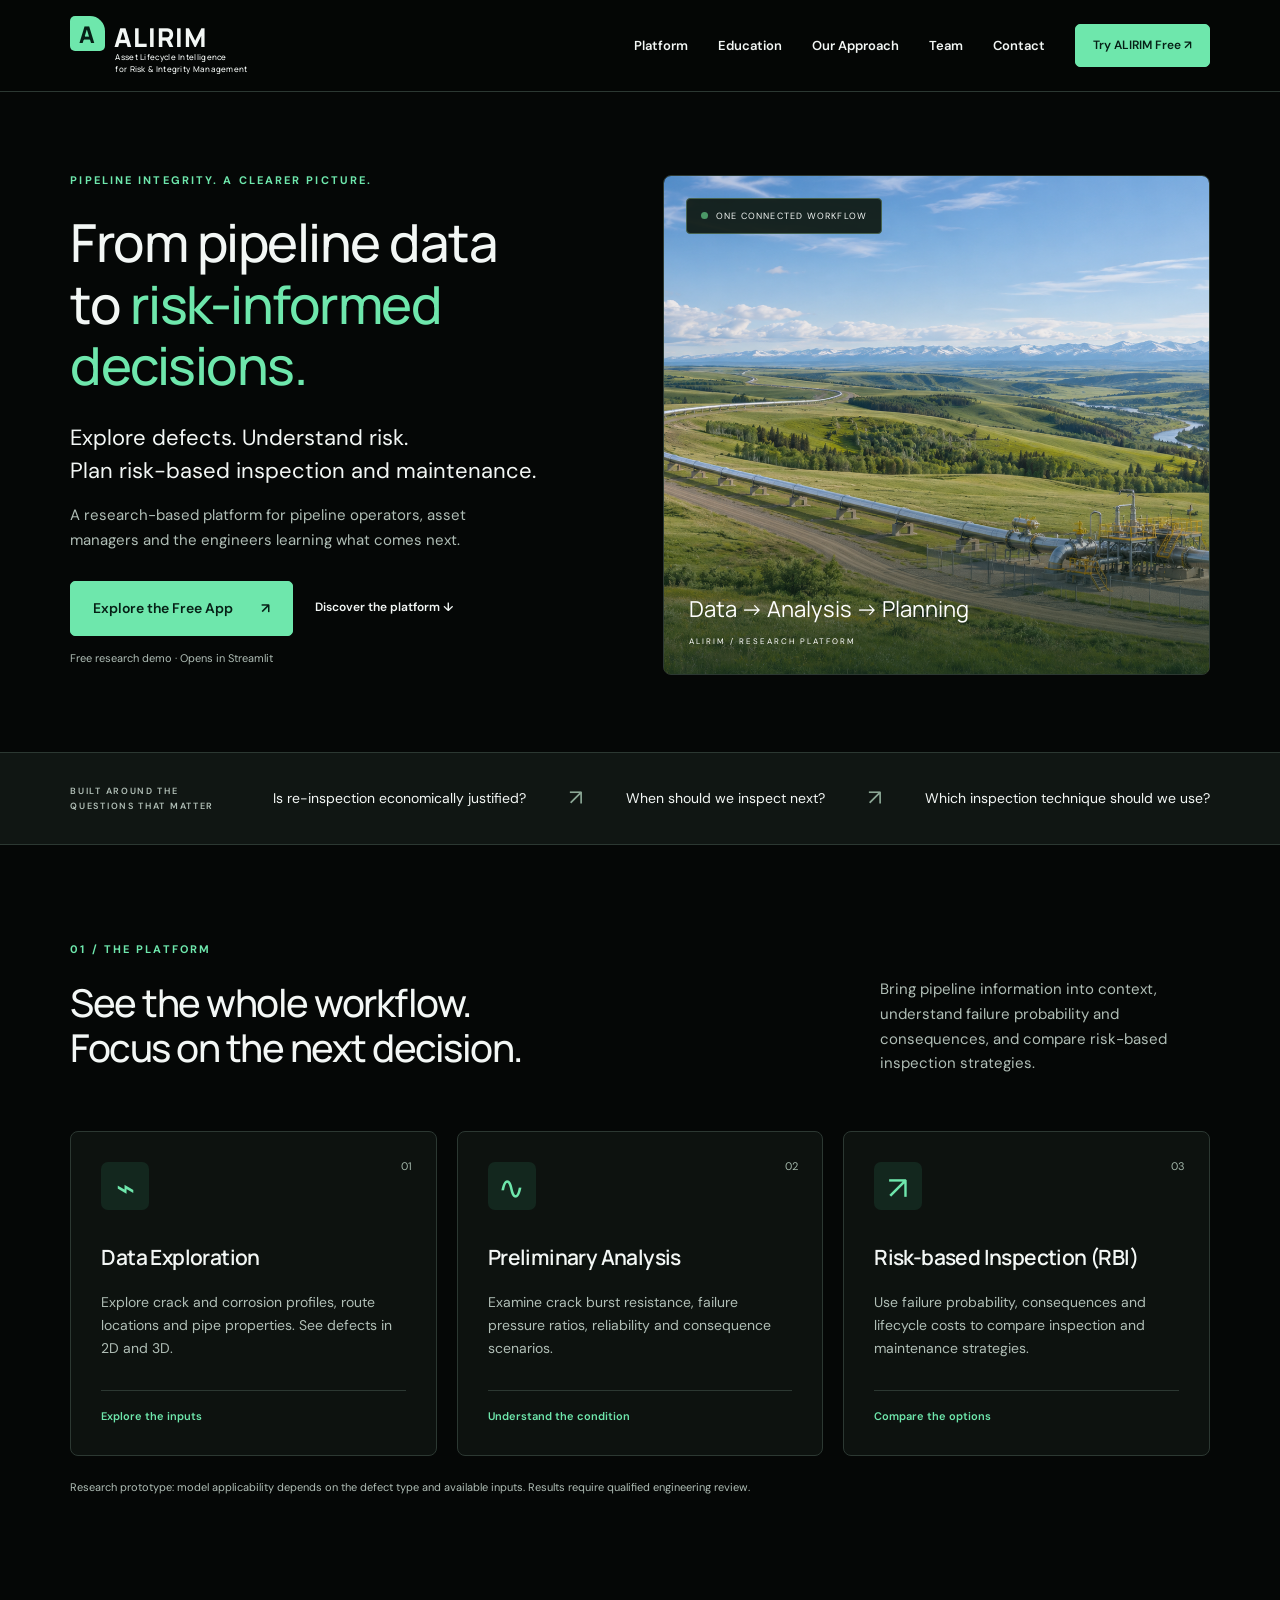
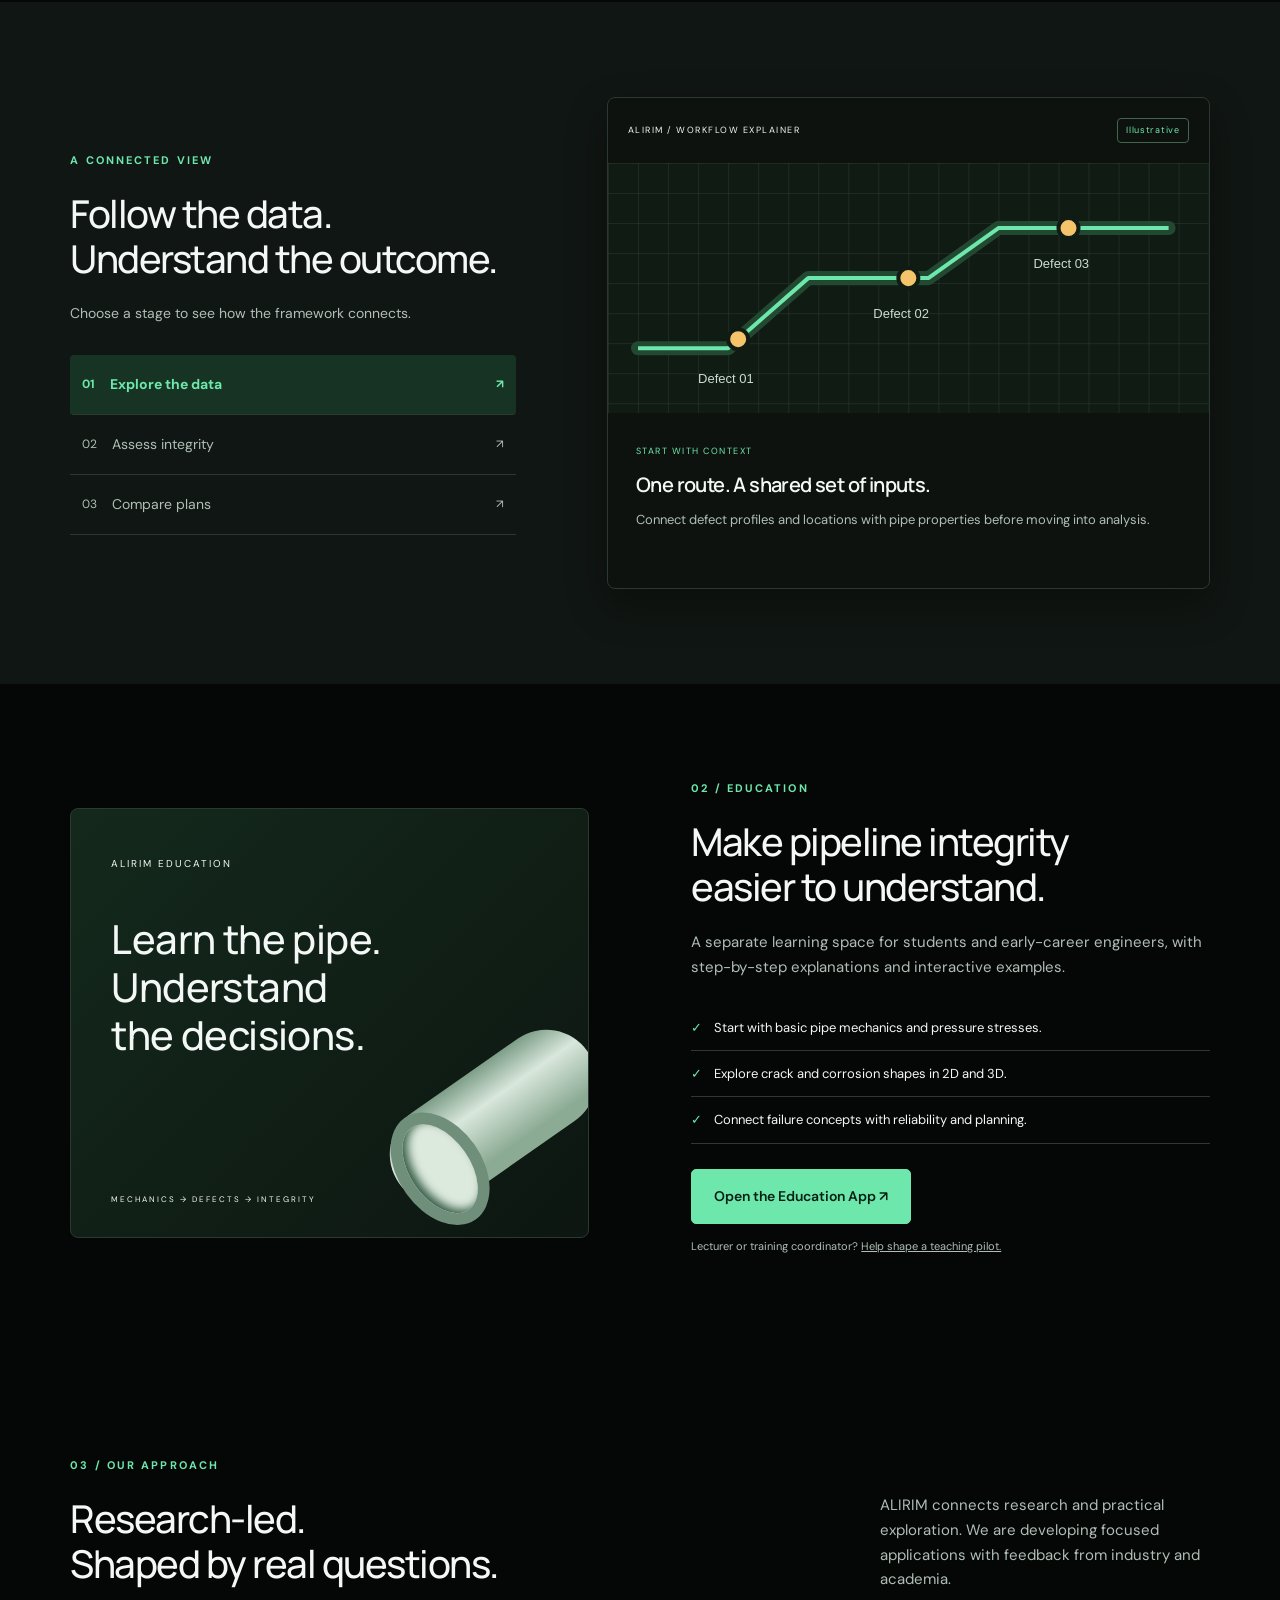
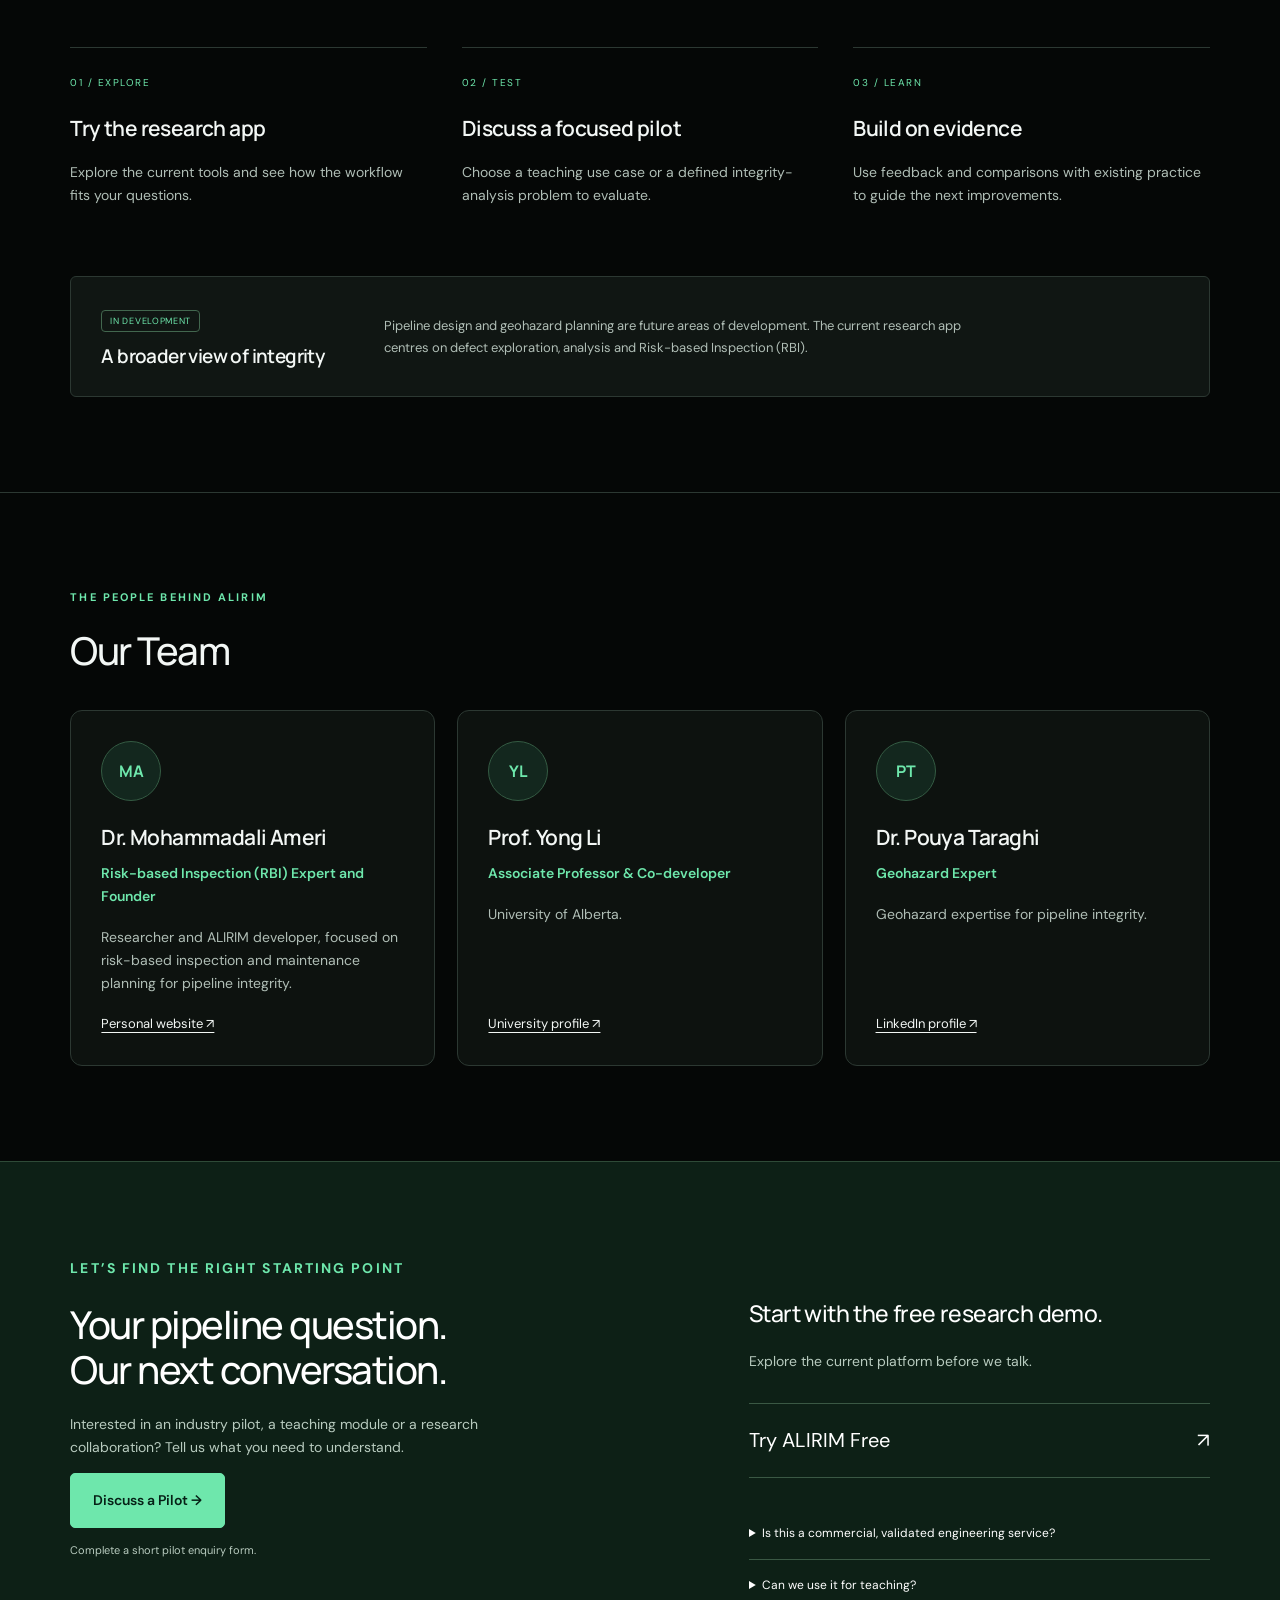
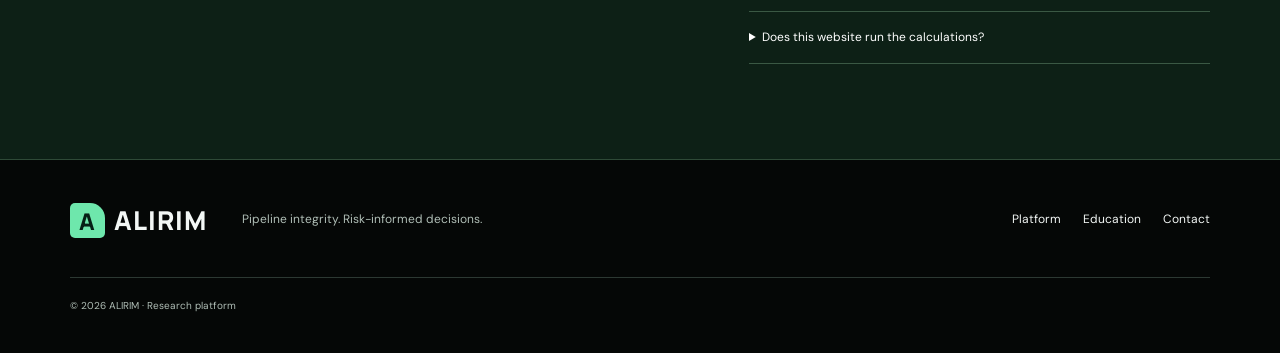
==== commit bdce6f94: "Add Founder to Mohammadali team role" ====
--- a/index.html
+++ b/index.html
@@ -236,7 +236,7 @@
           <article class="team-card">
             <span class="team-initials" aria-hidden="true">MA</span>
             <h3>Dr. Mohammadali Ameri</h3>
-            <p class="team-role">Risk-based Inspection (RBI) Expert</p>
+            <p class="team-role">Risk-based Inspection (RBI) Expert and Founder</p>
             <p>Researcher and ALIRIM developer, focused on risk-based inspection and maintenance planning for pipeline integrity.</p>
             <a class="team-profile" href="https://aliameri75.github.io/" target="_blank" rel="noopener">Personal website ↗</a>
           </article>
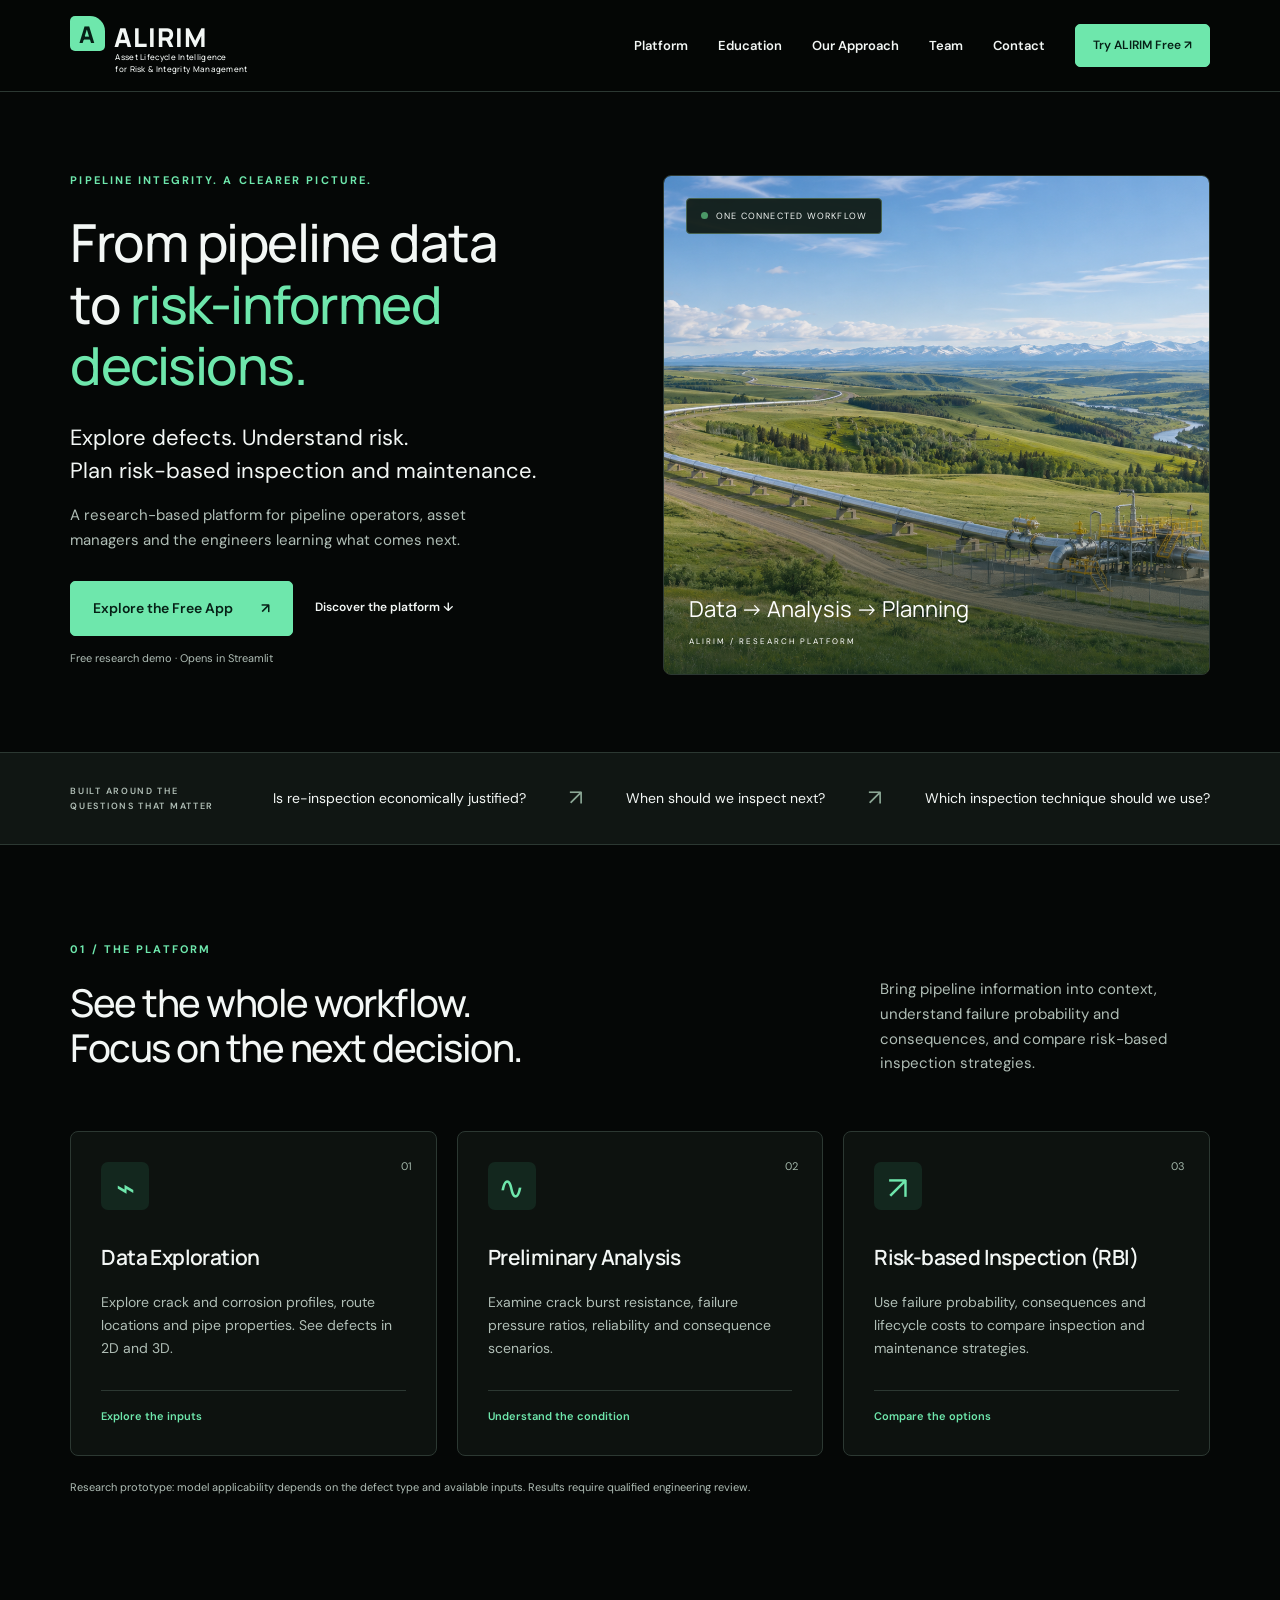
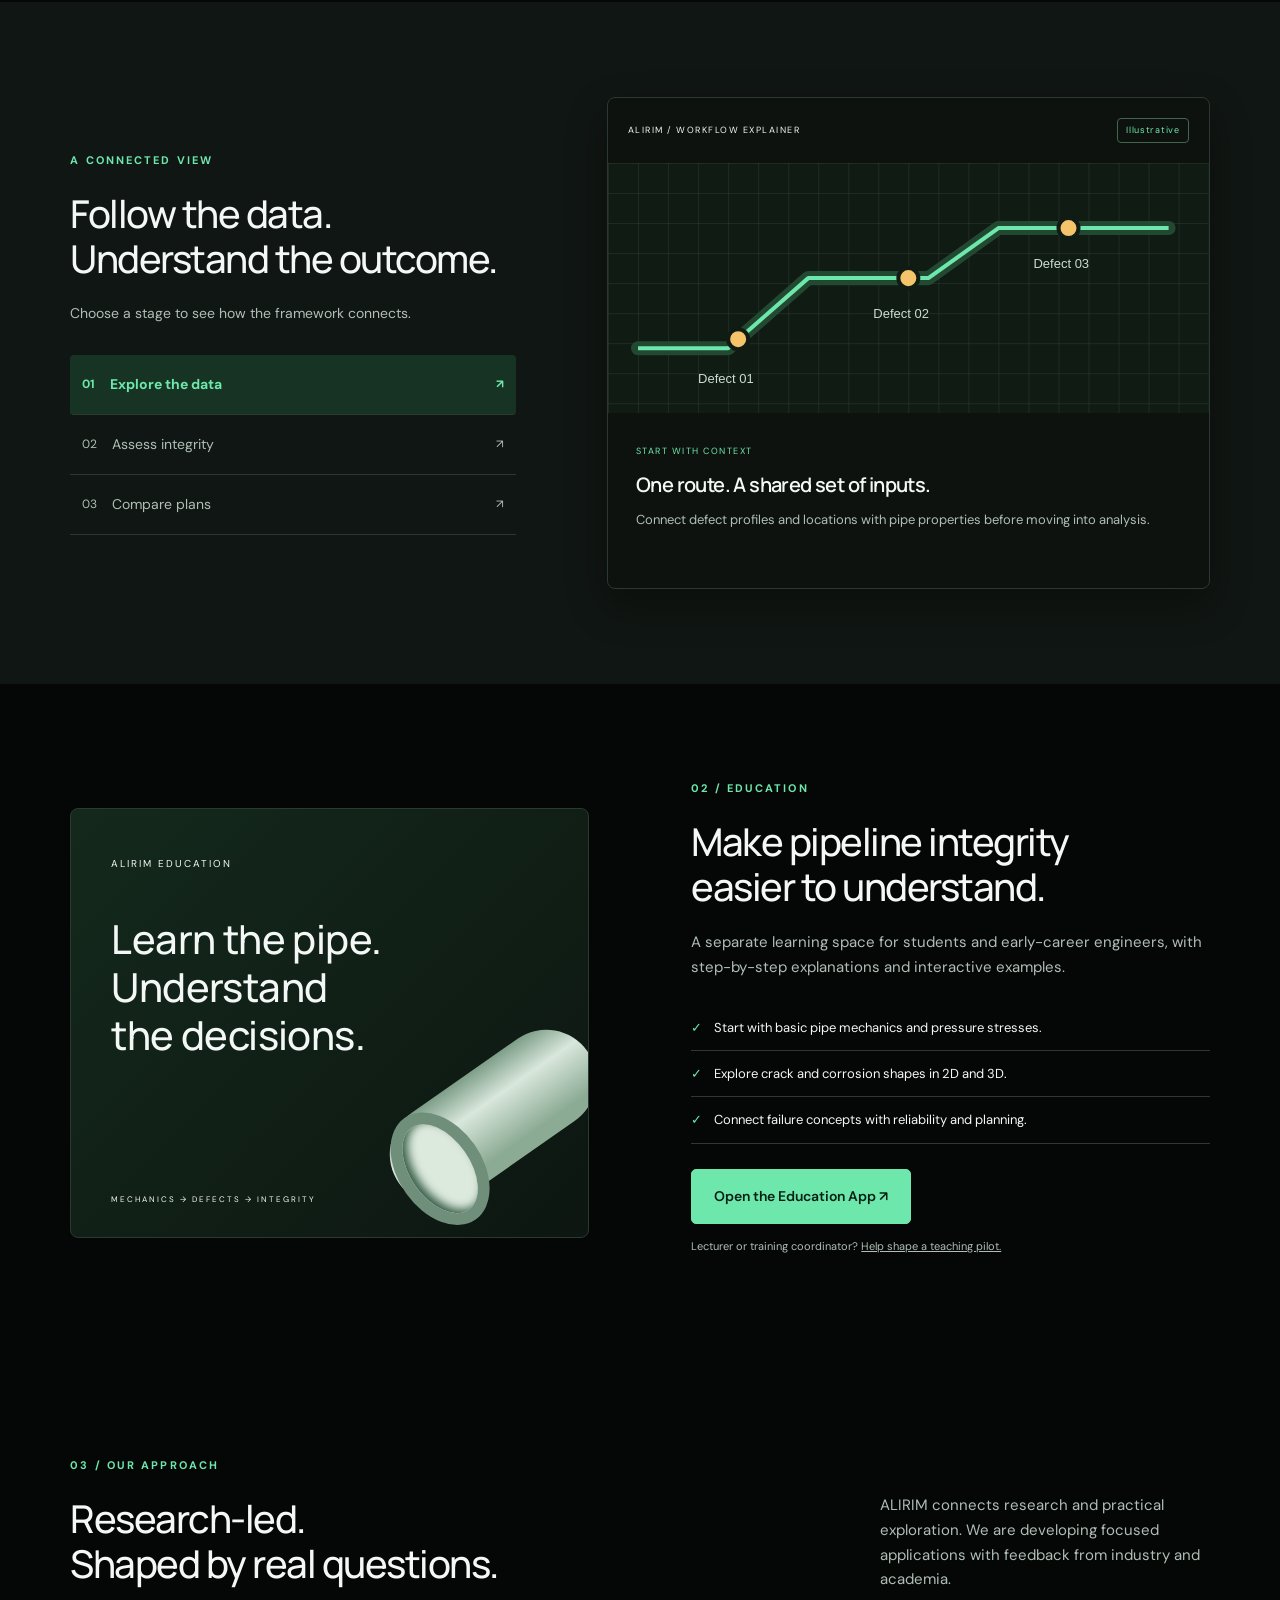
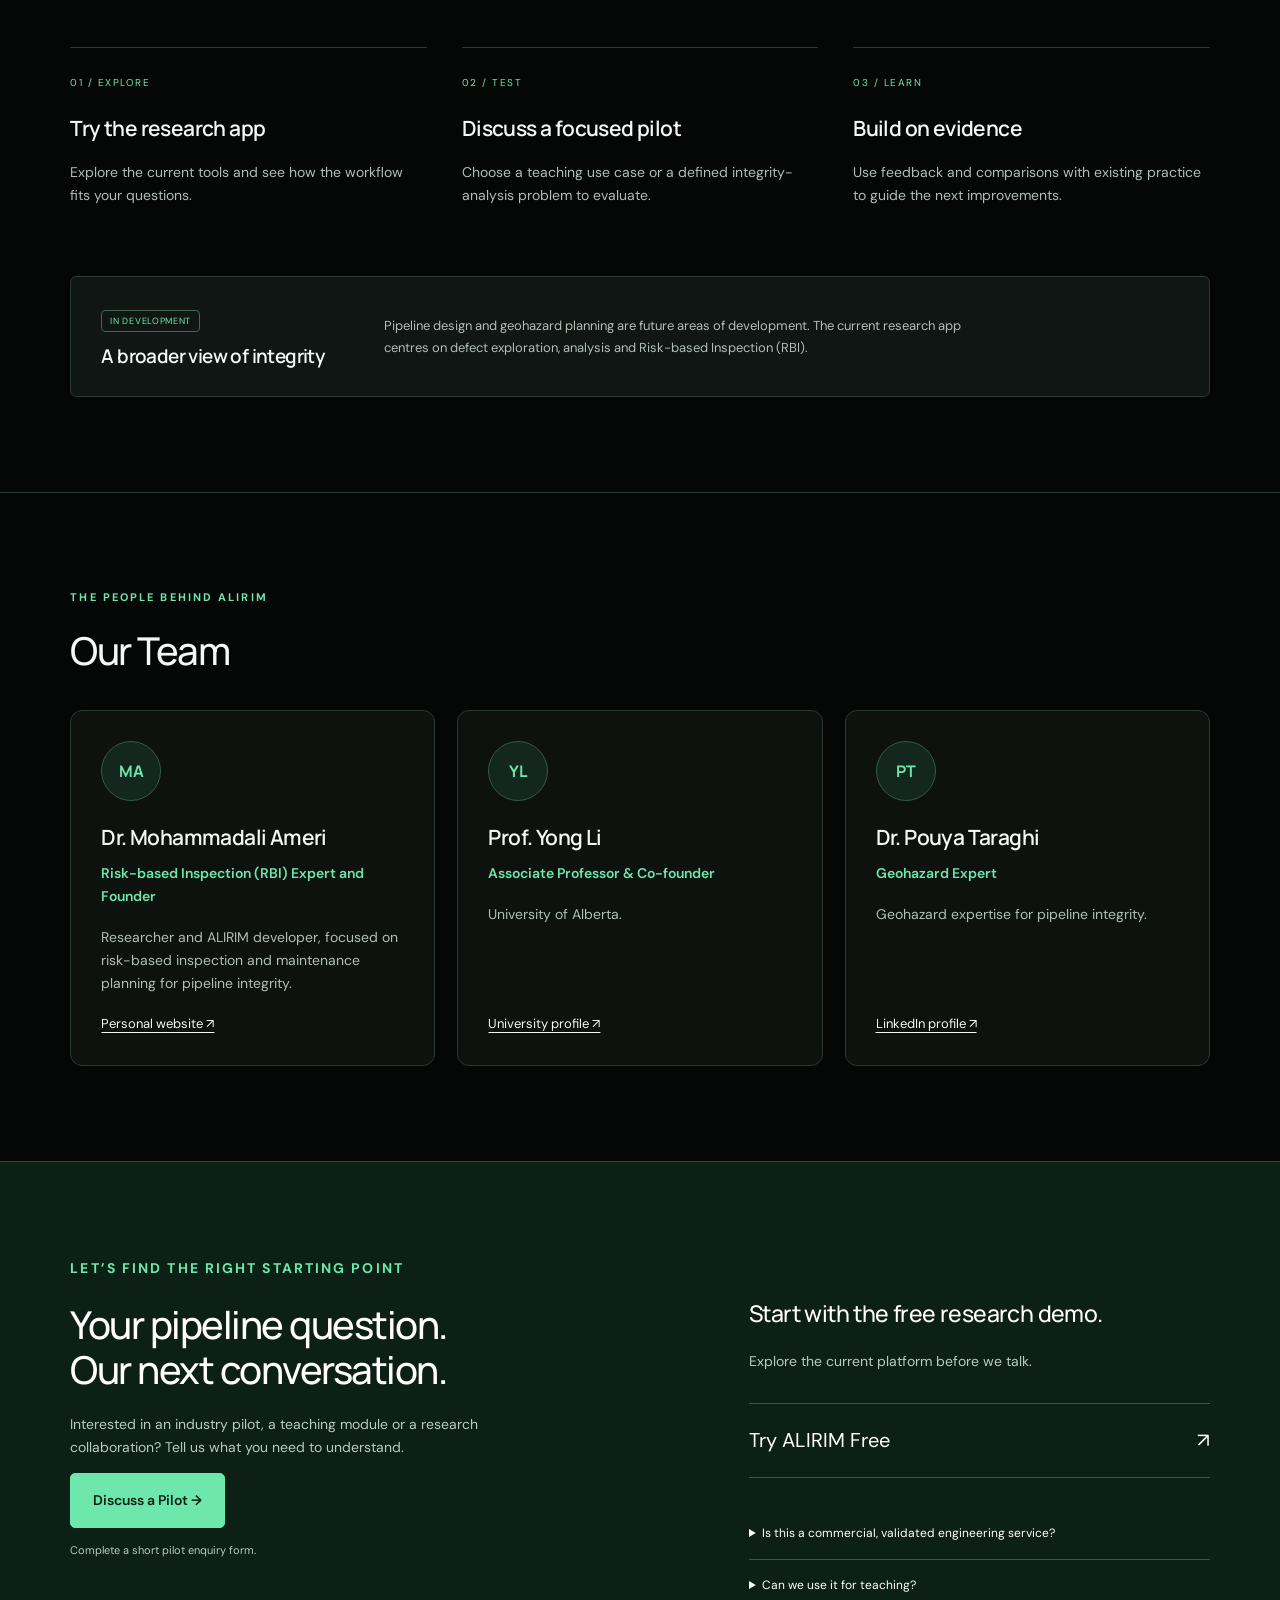
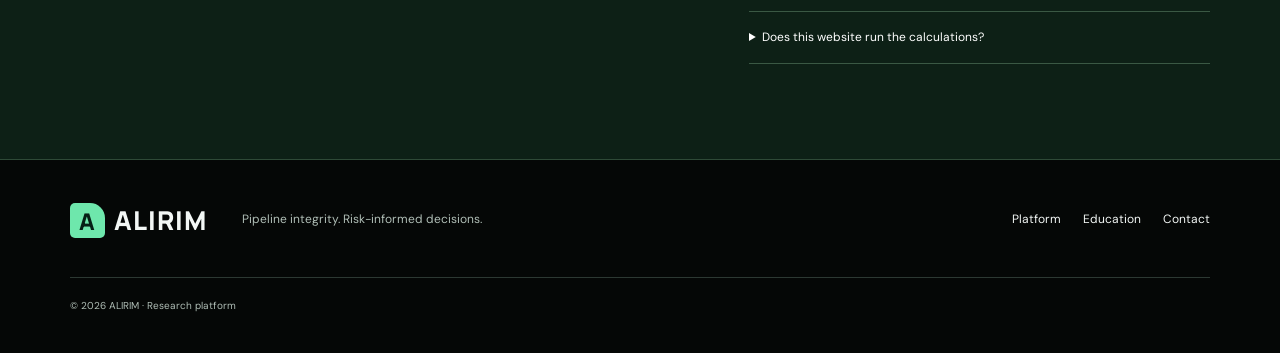
==== commit 722ffb42: "Update Yong Li role to Associate Professor and Co-founder" ====
--- a/index.html
+++ b/index.html
@@ -243,7 +243,7 @@
           <article class="team-card">
             <span class="team-initials" aria-hidden="true">YL</span>
             <h3>Prof. Yong Li</h3>
-            <p class="team-role">Associate Professor &amp; Co-developer</p>
+            <p class="team-role">Associate Professor &amp; Co-founder</p>
             <p>University of Alberta.</p>
             <a class="team-profile" href="https://apps.ualberta.ca/directory/person/yong9" target="_blank" rel="noopener">University profile ↗</a>
           </article>
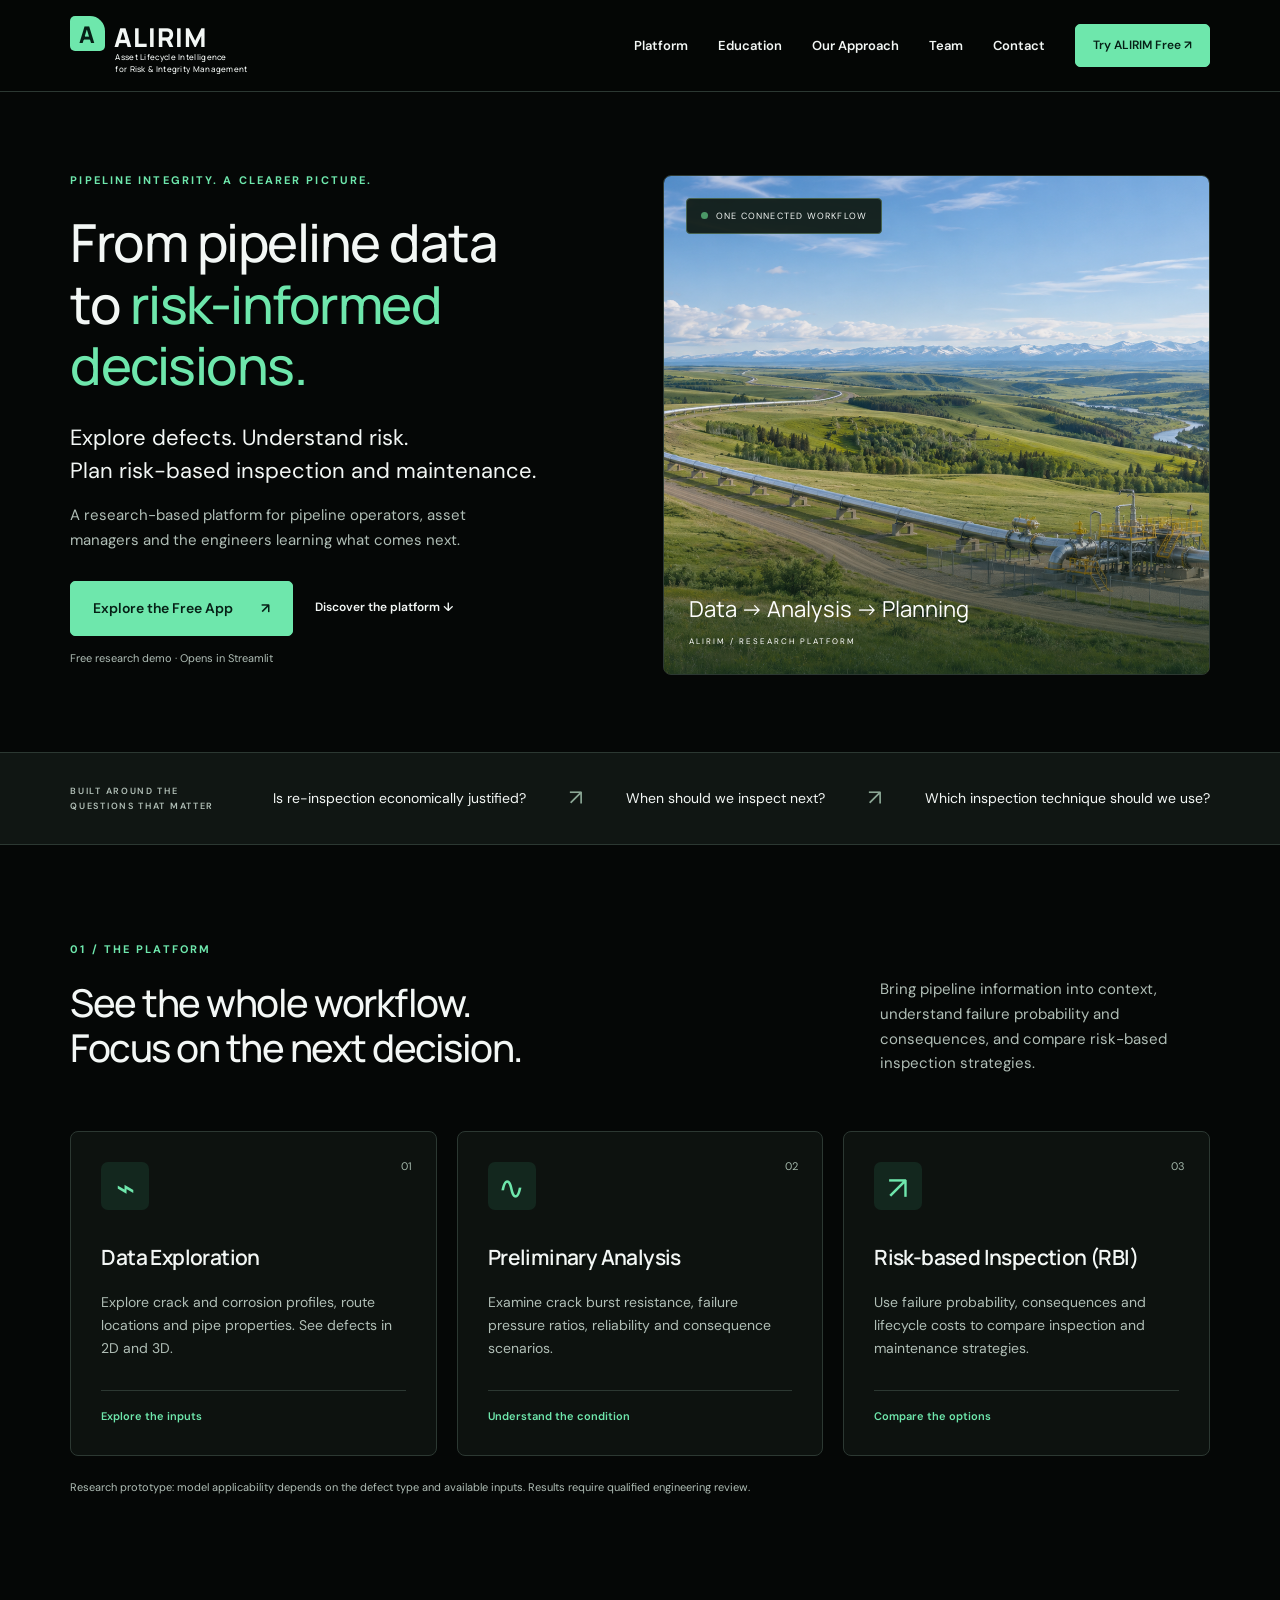
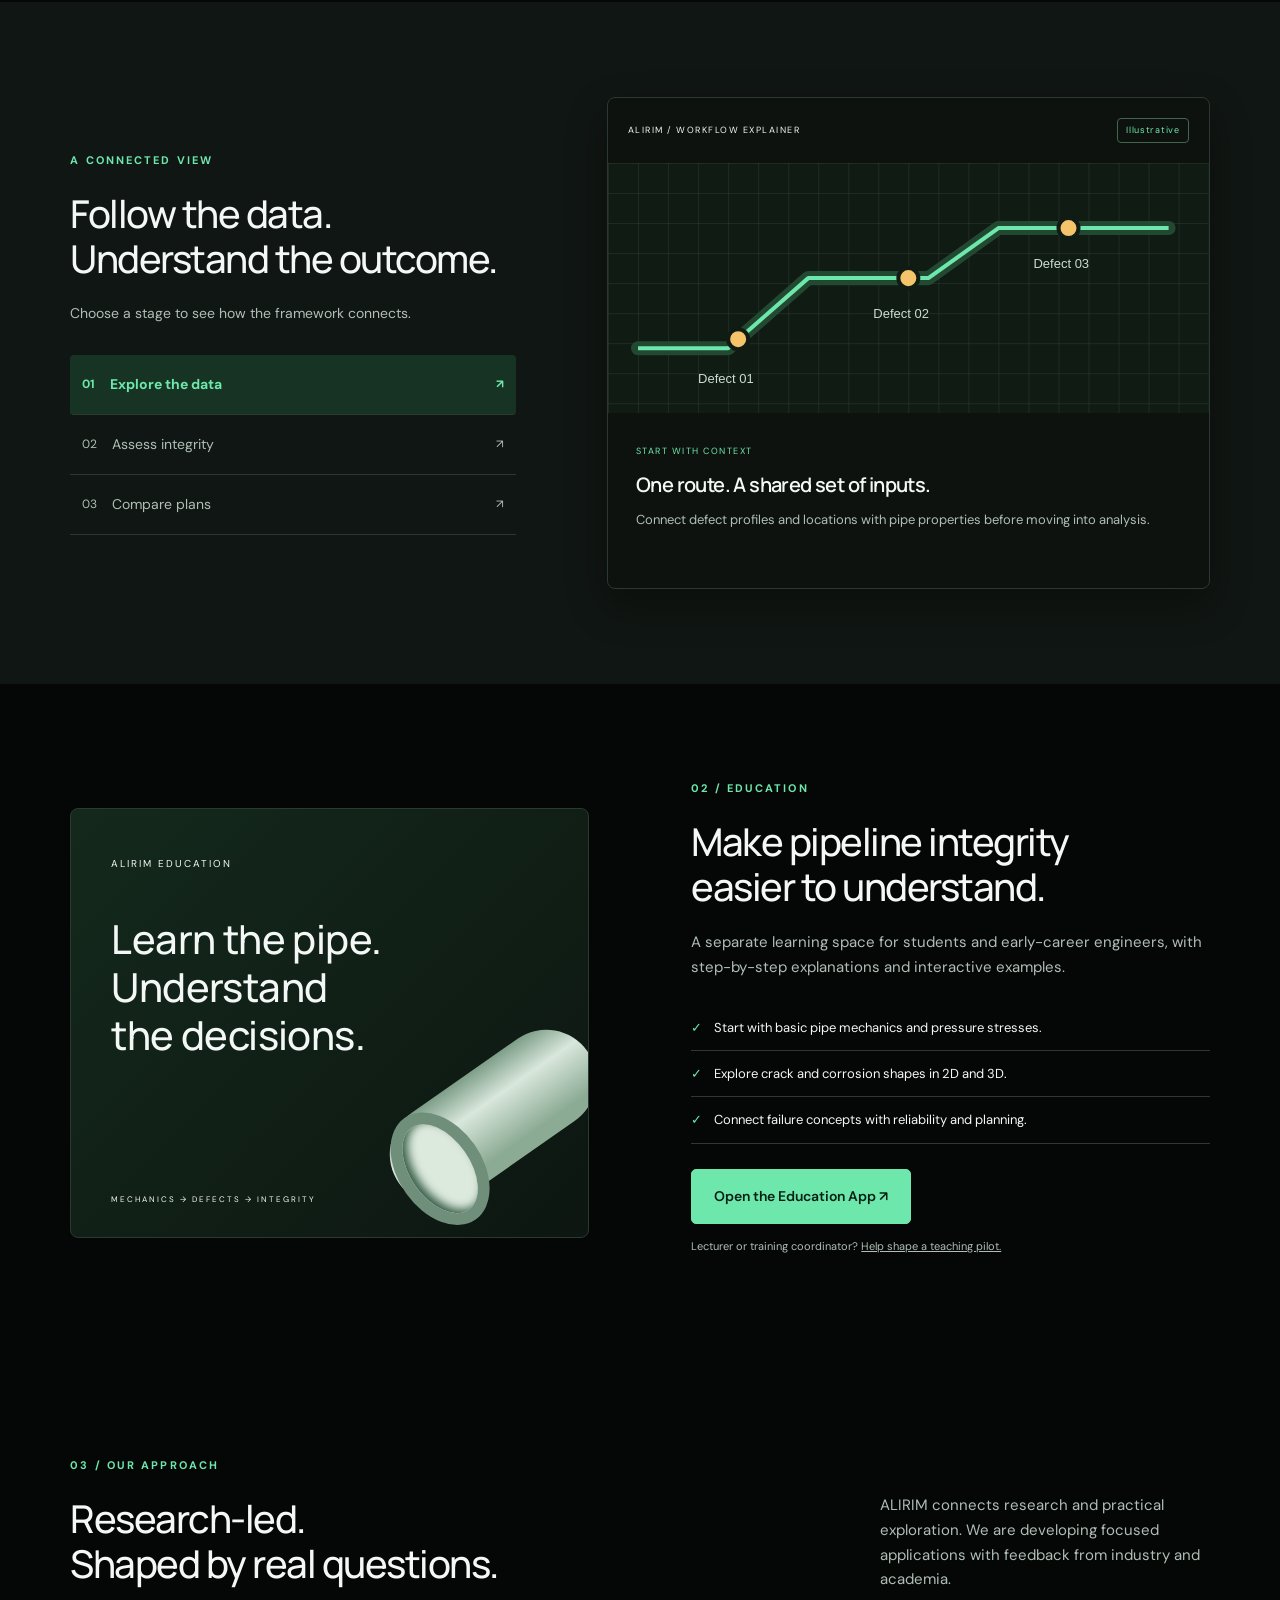
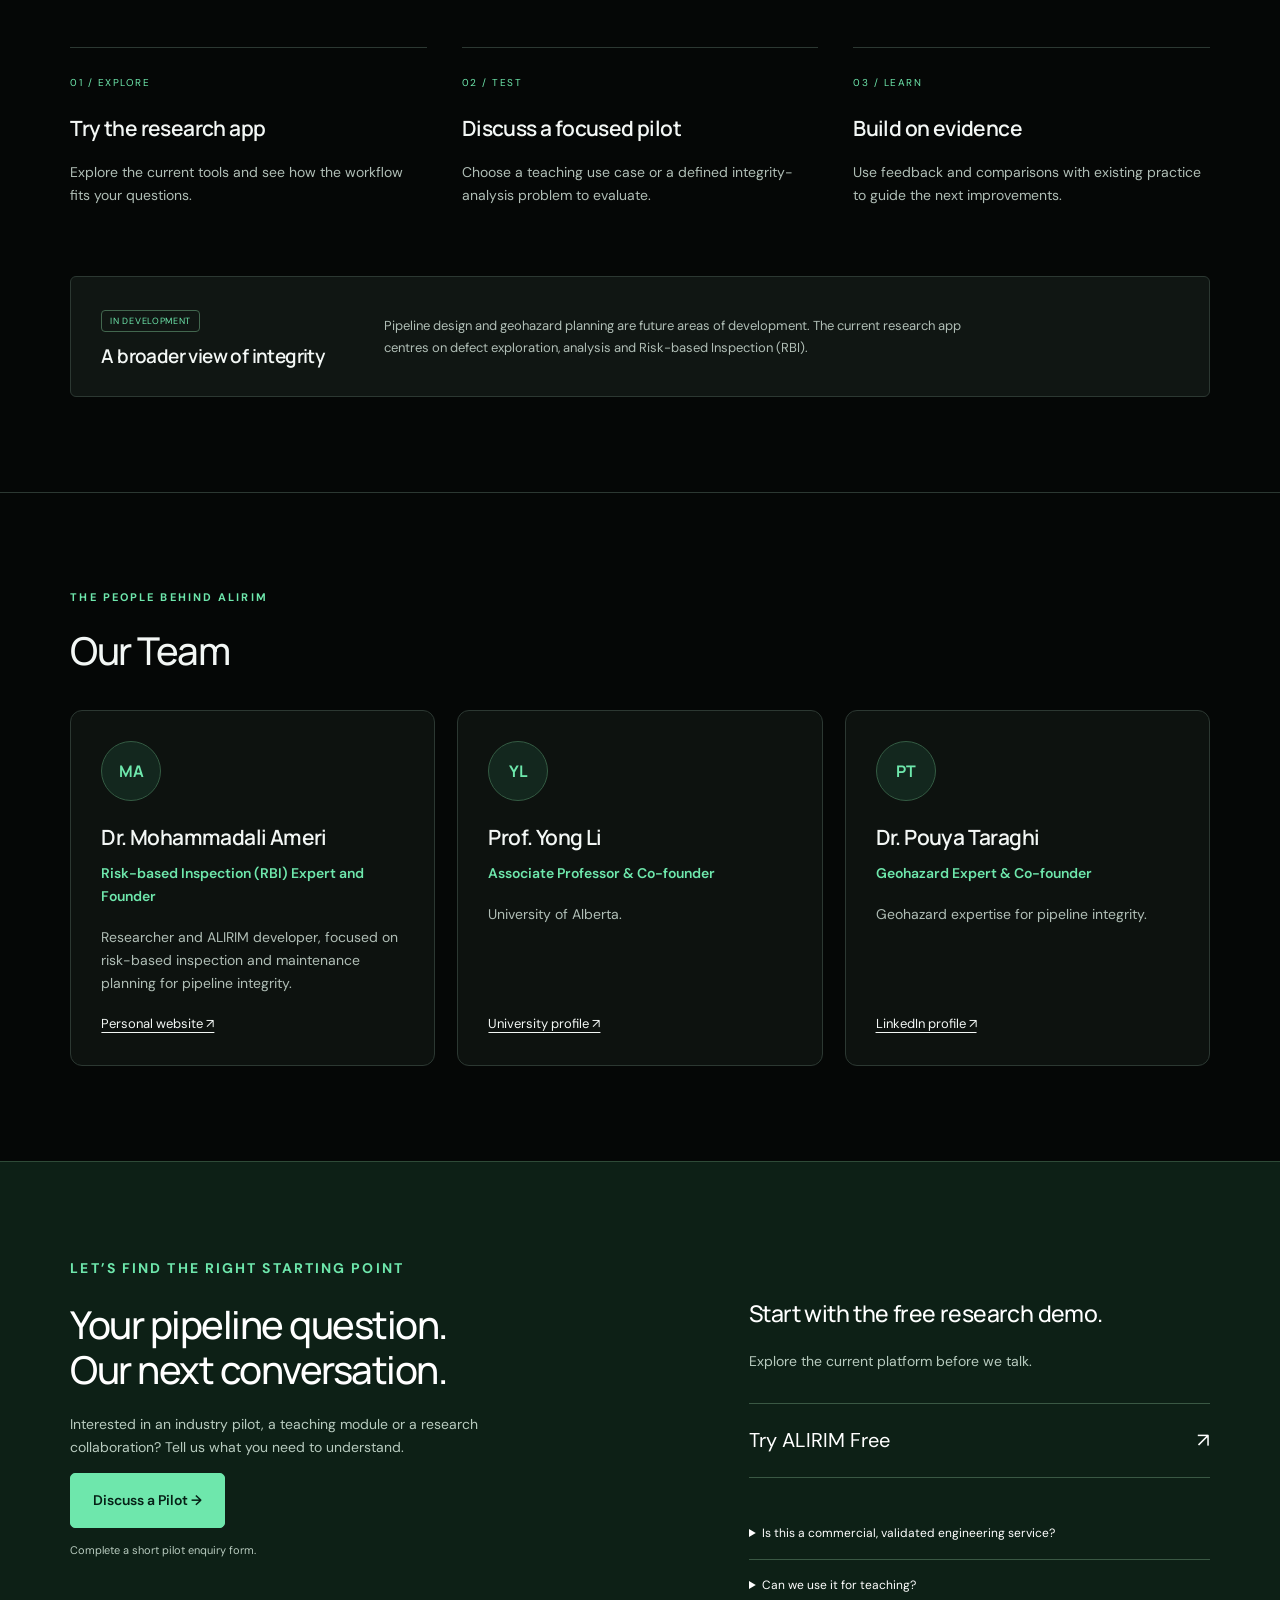
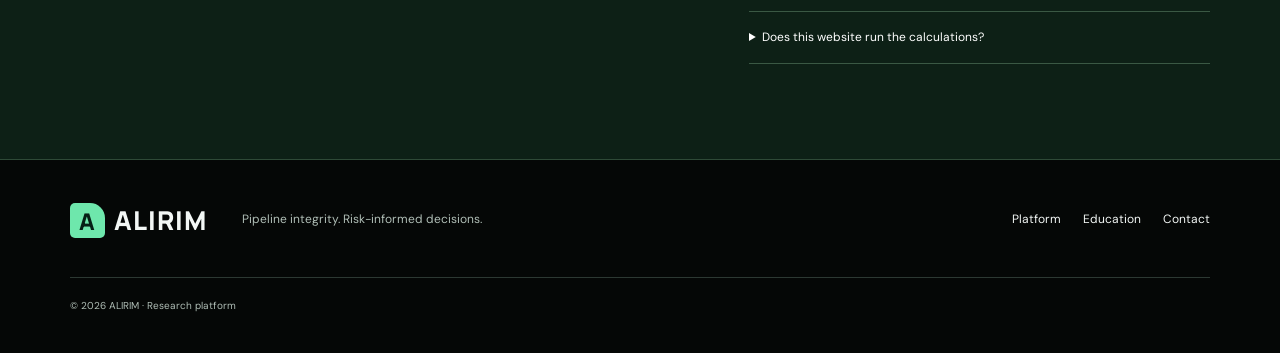
==== commit 48ee41f2: "Update Pouya Taraghi role to Geohazard Expert and Co-founder" ====
--- a/index.html
+++ b/index.html
@@ -250,7 +250,7 @@
           <article class="team-card">
             <span class="team-initials" aria-hidden="true">PT</span>
             <h3>Dr. Pouya Taraghi</h3>
-            <p class="team-role">Geohazard Expert</p>
+            <p class="team-role">Geohazard Expert &amp; Co-founder</p>
             <p>Geohazard expertise for pipeline integrity.</p>
             <a class="team-profile" href="https://ca.linkedin.com/in/pouya-taraghi-ph-d-e-i-t-094511137" target="_blank" rel="noopener">LinkedIn profile ↗</a>
           </article>
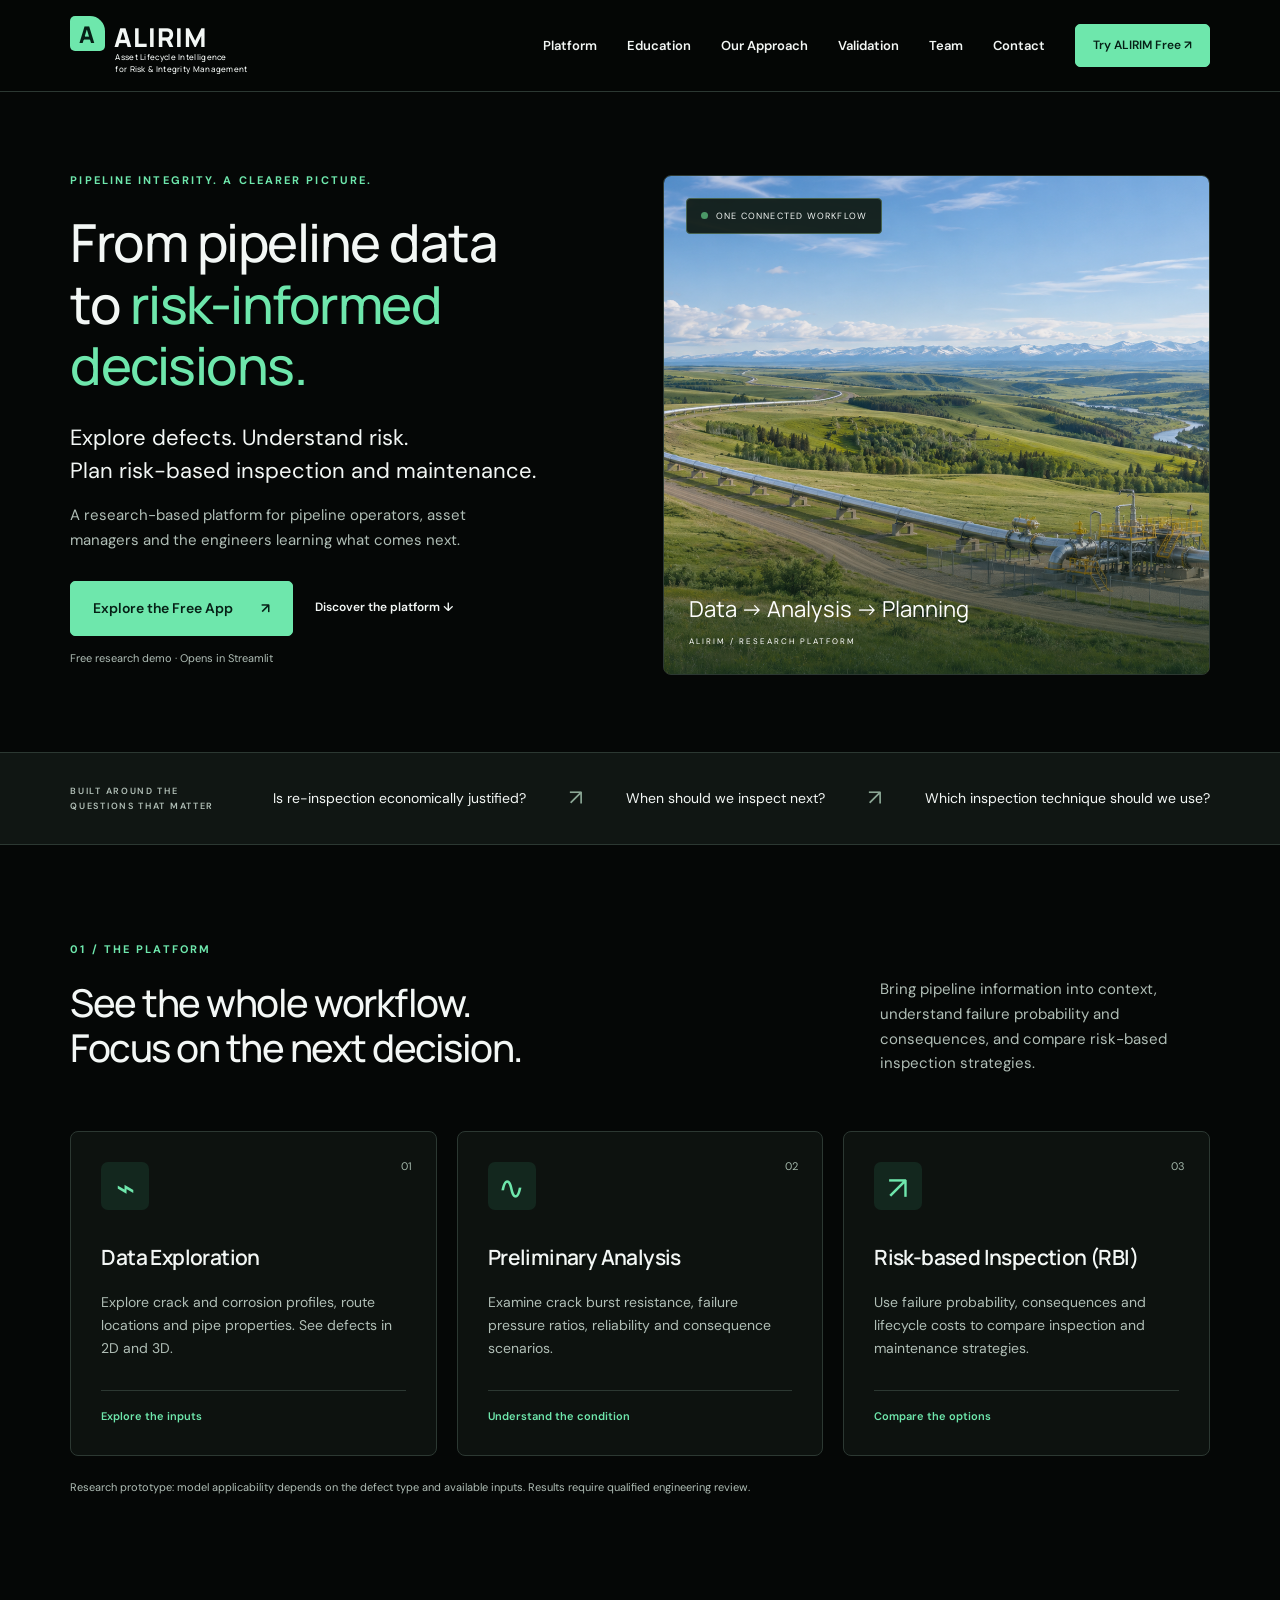
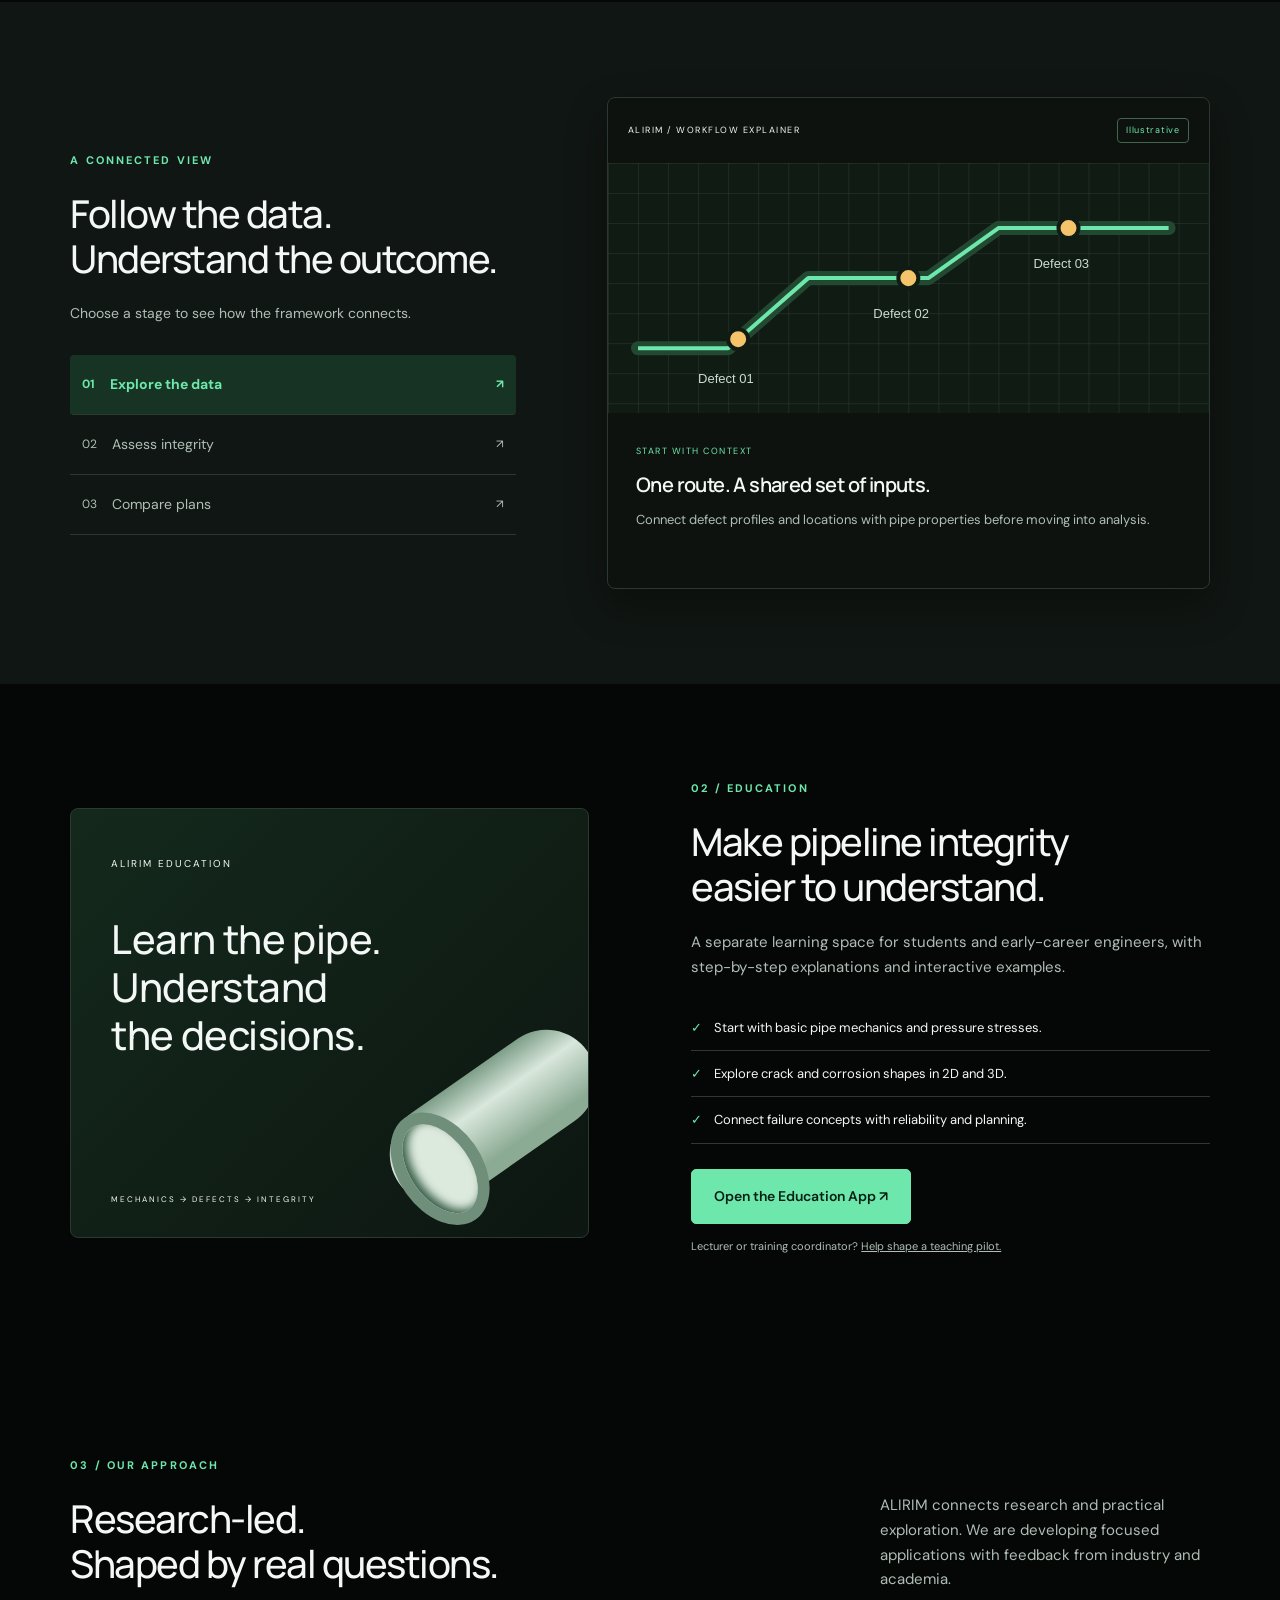
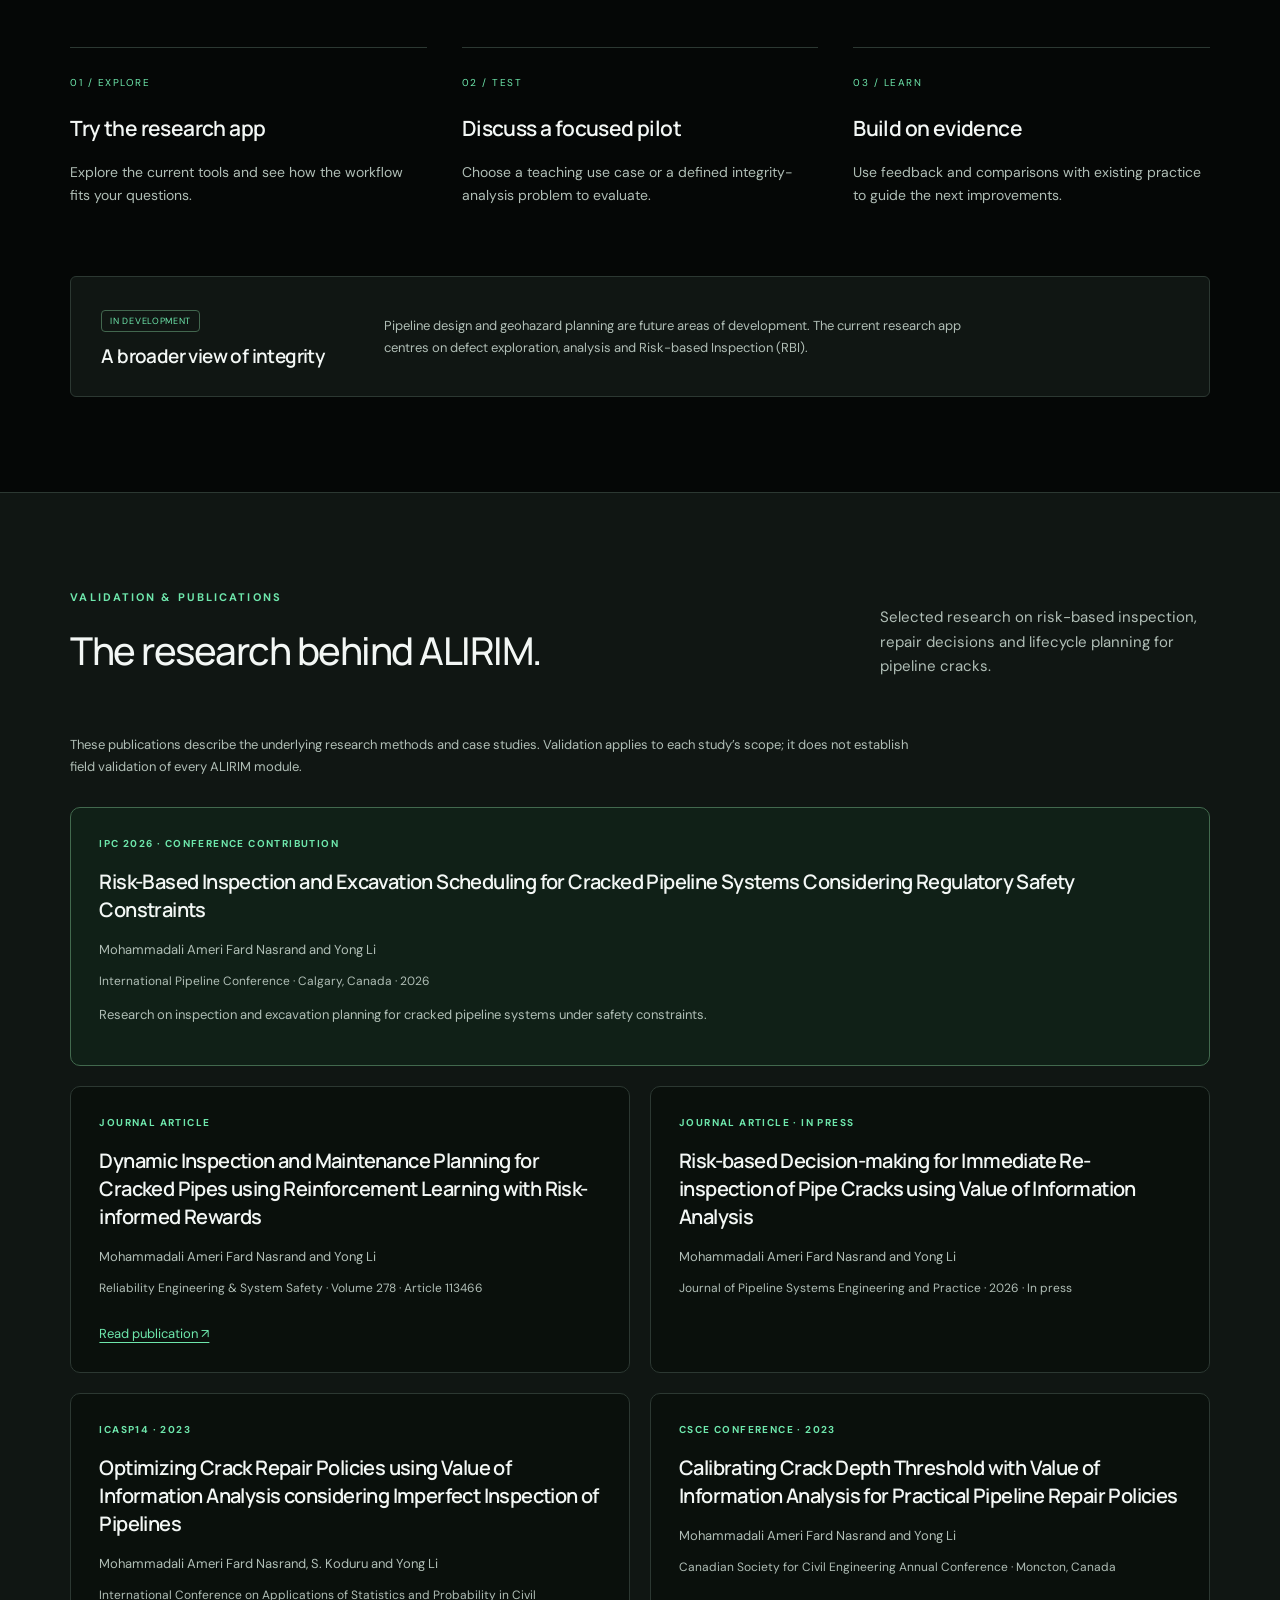
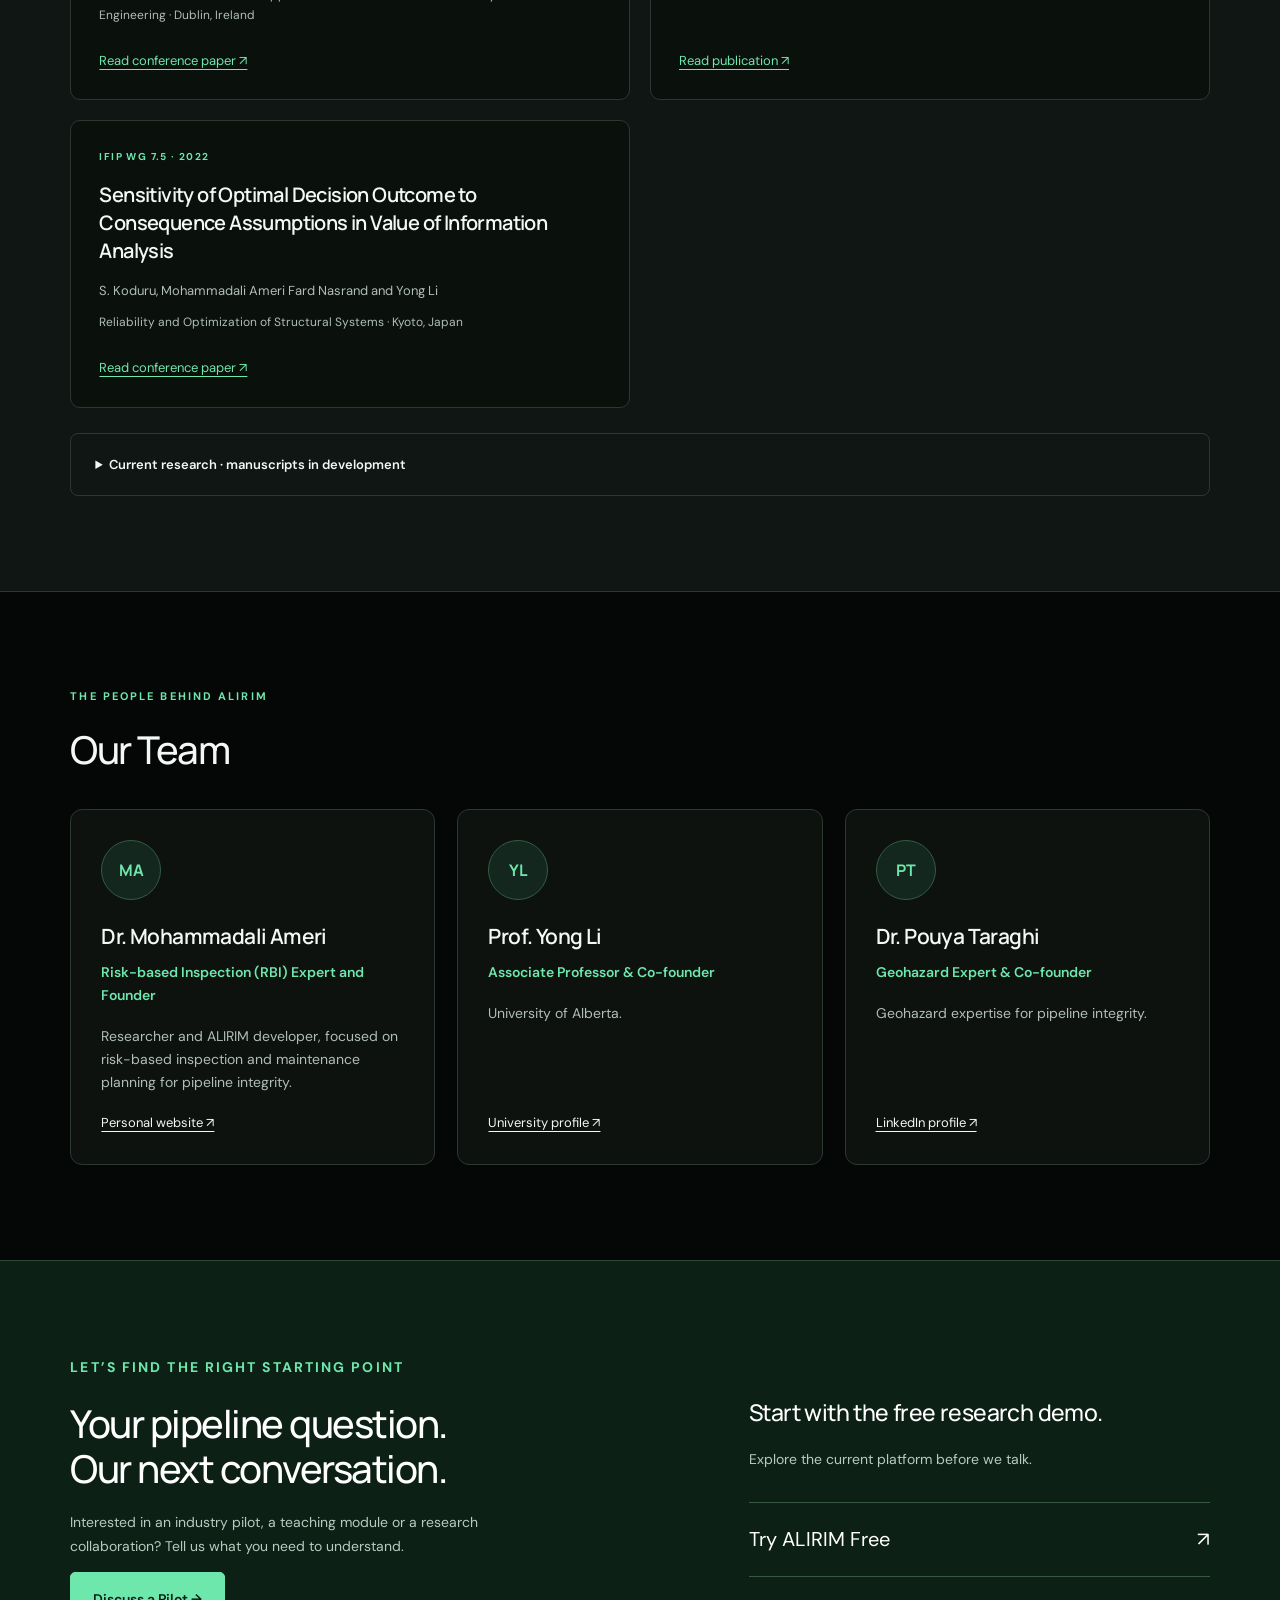
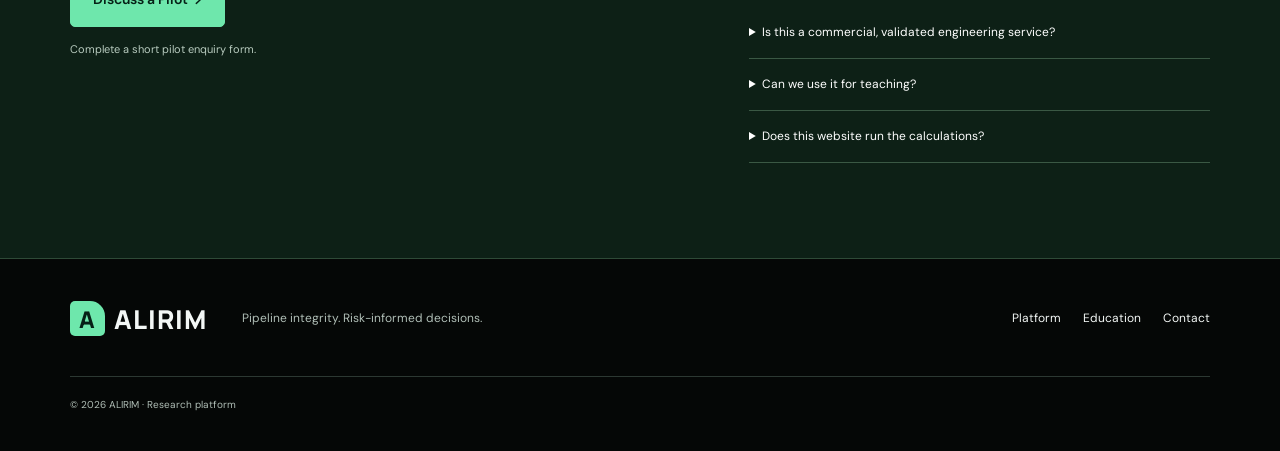
==== commit ecf8fc69: "Add Validation navigation and research publication section" ====
--- a/index.html
+++ b/index.html
@@ -27,7 +27,7 @@
     <meta name="viewport" content="width=device-width,initial-scale=1">
     <meta name="description" content="ALIRIM brings pipeline data exploration, integrity analysis, risk-based inspection and education into one research platform.">
     <title>ALIRIM — From pipeline data to risk-informed decisions</title>
-    <link rel="stylesheet" href="style.css?v=20261105-team">
+    <link rel="stylesheet" href="style.css?v=20261106-validation">
     <link rel="stylesheet" href="risk-style.css">
   </head>
 
@@ -41,6 +41,7 @@
         <a href="#platform">Platform</a>
         <a href="#education">Education</a>
         <a href="#approach">Our Approach</a>
+        <a href="#validation">Validation</a>
         <a href="#team">Team</a>
         <a href="#contact">Contact</a>
         <a class="button small" href="https://pipeline-integrity-research.streamlit.app/" target="_blank" rel="noopener">Try ALIRIM Free ↗</a>
@@ -228,6 +229,70 @@
         </div>
       </section>
 
+      <!-- VALIDATION — research publications: edit titles, authors, status and links here -->
+      <section class="section validation-section" id="validation" aria-labelledby="validation-title">
+        <div class="section-head">
+          <div>
+            <p class="eyebrow">VALIDATION &amp; PUBLICATIONS</p>
+            <h2 id="validation-title">The research behind ALIRIM.</h2>
+          </div>
+          <p>Selected research on risk-based inspection, repair decisions and lifecycle planning for pipeline cracks.</p>
+        </div>
+        <p class="validation-note">These publications describe the underlying research methods and case studies. Validation applies to each study’s scope; it does not establish field validation of every ALIRIM module.</p>
+        <div class="publication-grid">
+          <article class="publication-card publication-featured">
+            <span class="publication-type">IPC 2026 · CONFERENCE CONTRIBUTION</span>
+            <h3>Risk-Based Inspection and Excavation Scheduling for Cracked Pipeline Systems Considering Regulatory Safety Constraints</h3>
+            <p>Mohammadali Ameri Fard Nasrand and Yong Li</p>
+            <p class="publication-venue">International Pipeline Conference · Calgary, Canada · 2026</p>
+            <p class="publication-detail">Research on inspection and excavation planning for cracked pipeline systems under safety constraints.</p>
+          </article>
+          <article class="publication-card">
+            <span class="publication-type">JOURNAL ARTICLE</span>
+            <h3>Dynamic Inspection and Maintenance Planning for Cracked Pipes using Reinforcement Learning with Risk-informed Rewards</h3>
+            <p>Mohammadali Ameri Fard Nasrand and Yong Li</p>
+            <p class="publication-venue">Reliability Engineering &amp; System Safety · Volume 278 · Article 113466</p>
+            <a href="https://doi.org/10.1016/j.ress.2026.113466" target="_blank" rel="noopener">Read publication ↗</a>
+          </article>
+          <article class="publication-card">
+            <span class="publication-type">JOURNAL ARTICLE · IN PRESS</span>
+            <h3>Risk-based Decision-making for Immediate Re-inspection of Pipe Cracks using Value of Information Analysis</h3>
+            <p>Mohammadali Ameri Fard Nasrand and Yong Li</p>
+            <p class="publication-venue">Journal of Pipeline Systems Engineering and Practice · 2026 · In press</p>
+          </article>
+          <article class="publication-card">
+            <span class="publication-type">ICASP14 · 2023</span>
+            <h3>Optimizing Crack Repair Policies using Value of Information Analysis considering Imperfect Inspection of Pipelines</h3>
+            <p>Mohammadali Ameri Fard Nasrand, S. Koduru and Yong Li</p>
+            <p class="publication-venue">International Conference on Applications of Statistics and Probability in Civil Engineering · Dublin, Ireland</p>
+            <a href="https://hdl.handle.net/2262/103634" target="_blank" rel="noopener">Read conference paper ↗</a>
+          </article>
+          <article class="publication-card">
+            <span class="publication-type">CSCE CONFERENCE · 2023</span>
+            <h3>Calibrating Crack Depth Threshold with Value of Information Analysis for Practical Pipeline Repair Policies</h3>
+            <p>Mohammadali Ameri Fard Nasrand and Yong Li</p>
+            <p class="publication-venue">Canadian Society for Civil Engineering Annual Conference · Moncton, Canada</p>
+            <a href="https://doi.org/10.1007/978-3-031-61539-9_18" target="_blank" rel="noopener">Read publication ↗</a>
+          </article>
+          <article class="publication-card">
+            <span class="publication-type">IFIP WG 7.5 · 2022</span>
+            <h3>Sensitivity of Optimal Decision Outcome to Consequence Assumptions in Value of Information Analysis</h3>
+            <p>S. Koduru, Mohammadali Ameri Fard Nasrand and Yong Li</p>
+            <p class="publication-venue">Reliability and Optimization of Structural Systems · Kyoto, Japan</p>
+            <a href="https://doi.org/10.14989/ifipwg75_2022_4" target="_blank" rel="noopener">Read conference paper ↗</a>
+          </article>
+        </div>
+        <details class="research-in-progress">
+          <summary>Current research · manuscripts in development</summary>
+          <ul>
+            <li>Risk-based scheduling for multiple delayed inspections of less severe pipe cracks considering uncertain crack growth.</li>
+            <li>Risk-based inspection planning for pipeline systems containing multiple joints under uncertain crack birth and growth.</li>
+            <li>Delayed inspection planning with optimized reliability-based repair criteria for pipelines with individual and populations of growing cracks.</li>
+          </ul>
+          <p>Work in progress, listed separately from published research.</p>
+        </details>
+      </section>
+
       <!-- 06 — TEAM: edit names, roles, descriptions and profile links here -->
       <section class="section team-section" id="team" aria-labelledby="team-title">
         <p class="eyebrow">THE PEOPLE BEHIND ALIRIM</p>
--- a/style.css
+++ b/style.css
@@ -42,3 +42,21 @@
 .team-profile{margin-top:auto;color:var(--ink);font-size:13px;text-decoration:underline;text-underline-offset:4px}
 @media(min-width:651px) and (max-width:1100px){header{padding-inline:3%;gap:15px}nav{gap:12px;font-size:12px}nav .button.small{padding:10px}}
 @media(max-width:800px){.team-grid{grid-template-columns:1fr}.team-card{padding:25px}}
+
+/* VALIDATION — publication cards and source links. */
+.validation-section{background:var(--paper);border-top:1px solid var(--line)}
+.validation-note{color:var(--muted);font-size:13px;max-width:850px;margin-bottom:30px}
+.publication-grid{display:grid;grid-template-columns:repeat(2,minmax(0,1fr));gap:20px}
+.publication-card{display:flex;flex-direction:column;align-items:flex-start;border:1px solid var(--line);border-radius:10px;background:#0a100c;padding:28px}
+.publication-featured{grid-column:1/-1;border-color:#42694e;background:#102017}
+.publication-type{font-size:10px;font-weight:700;letter-spacing:1.4px;color:var(--green)}
+.publication-card h3{font-size:20px;line-height:1.4;margin:15px 0}
+.publication-card p{color:var(--muted);font-size:13px;margin:0 0 12px}
+.publication-card .publication-venue{font-size:12px}
+.publication-card a{font-size:13px;color:var(--green);text-decoration:underline;text-underline-offset:4px;margin-top:auto;padding-top:12px}
+.research-in-progress{margin-top:25px;padding:20px 24px;border:1px solid var(--line);border-radius:8px;color:var(--muted);font-size:13px}
+.research-in-progress summary{color:var(--ink);cursor:pointer;font-weight:600}
+.research-in-progress li{margin-block:12px}
+@media(min-width:651px) and (max-width:1200px){header{padding-inline:3%;gap:15px}header .brand{min-width:220px}nav{gap:11px;font-size:12px}nav .button.small{padding:10px}}
+@media(max-width:1050px){header .menu{display:block;border:1px solid var(--line);background:#101613;color:var(--ink);border-radius:4px;font-size:12px;padding:8px 12px}header nav{display:none;position:absolute;top:92px;left:0;right:0;background:#0d120f;border-bottom:1px solid var(--line);padding:25px 6%;flex-direction:column;align-items:stretch}header nav.open{display:flex}}
+@media(max-width:650px){header nav{top:76px}.publication-grid{grid-template-columns:1fr}.publication-card{padding:23px}.publication-card h3{font-size:18px}}
